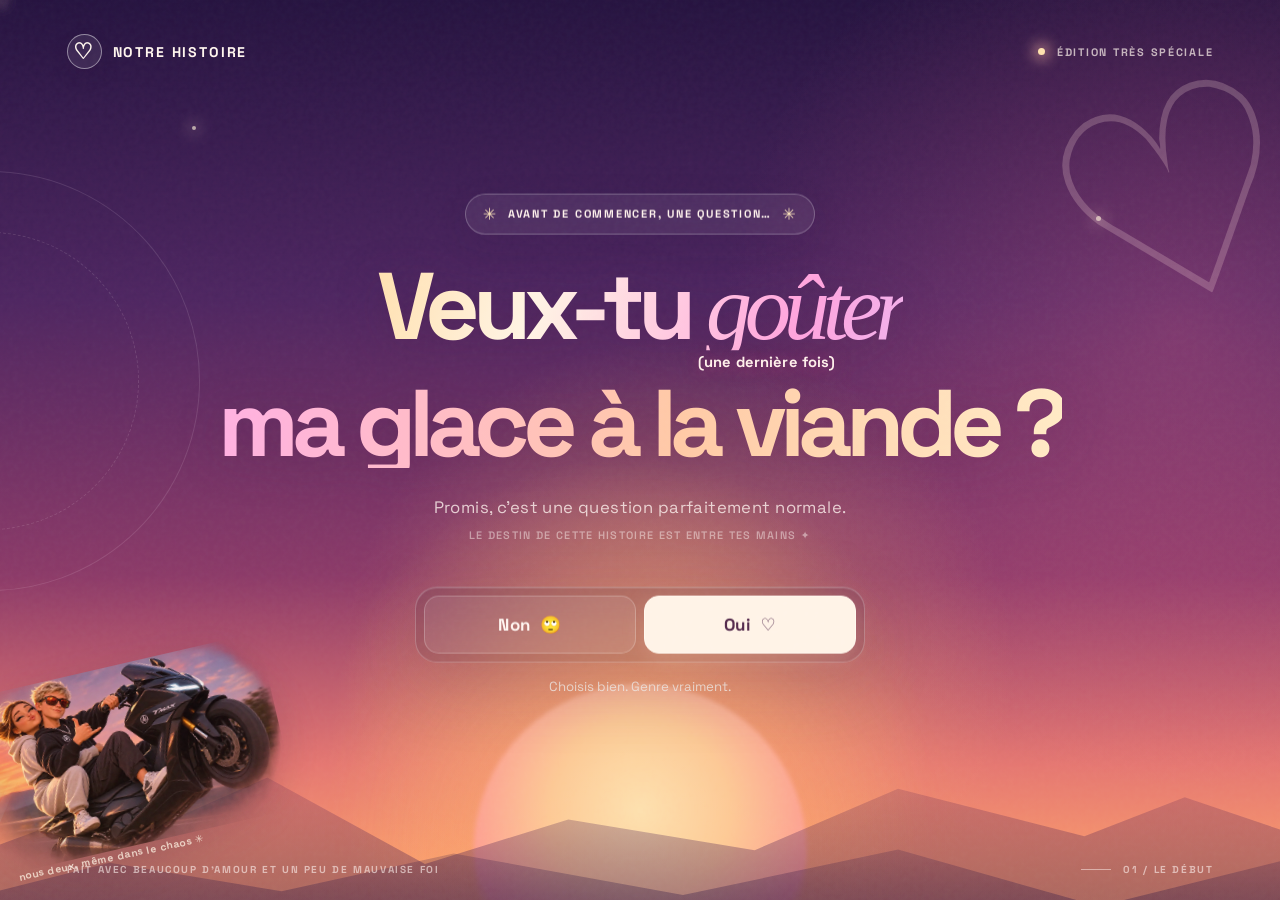
==== index.html @ a8de77b8 "feat: publier la maquette interactive Notre Histoire" ====
<!doctype html>
<html lang="fr">
<head>
<meta charset="utf-8">
<meta name="viewport" content="width=device-width, initial-scale=1, viewport-fit=cover">
<meta name="theme-color" content="#2e174e">
<meta name="description" content="Une question très sérieuse. Une histoire beaucoup moins sérieuse.">
<title>Une question très sérieuse ♡ — Notre histoire</title>
<link rel="preconnect" href="https://fonts.googleapis.com">
<link rel="preconnect" href="https://fonts.gstatic.com" crossorigin>
<link href="https://fonts.googleapis.com/css2?family=DM+Sans:wght@400;500;600;700;800&family=Space+Grotesk:wght@400;500;600;700&display=swap" rel="stylesheet">
<style>
:root{--cream:#fff6ee;--ink:#221233;--pink:#ff9fc9;--melon:#ff9f6a;--lilac:#e6b8ff;--glass:rgba(255,255,255,.095);--font:'Space Grotesk','DM Sans',system-ui,sans-serif;}
*{box-sizing:border-box}
html{min-height:100%;scroll-behavior:smooth}
body{margin:0;min-height:100%;background:#32194f;color:var(--cream);font-family:var(--font);overflow-x:hidden}
button{font:inherit;cursor:pointer}
button:focus-visible{outline:3px solid #fff;outline-offset:5px}
.site{position:relative;min-height:100dvh;isolation:isolate;overflow:hidden;background:radial-gradient(circle at 49% 84%,rgba(255,195,111,.64) 0,transparent 30%),radial-gradient(circle at 92% 37%,rgba(244,106,149,.26),transparent 35%),linear-gradient(180deg,#24113e 0%,#4c245f 33%,#8b3967 64%,#e57670 85%,#ffa46a 100%);}
.skyglow{position:absolute;z-index:-2;inset:0;pointer-events:none;background:radial-gradient(ellipse at 53% 74%,rgba(255,183,113,.43),transparent 35%);animation:skyPulse 8s ease-in-out infinite alternate}
.sun{position:absolute;z-index:-1;width:clamp(180px,26vw,410px);aspect-ratio:1;border-radius:50%;left:50%;bottom:-13%;transform:translateX(-50%);background:radial-gradient(circle at 50% 38%,#fff1c2 1%,#ffd5a1 34%,#ff9e9c 65%,rgba(255,158,165,0) 70%);filter:blur(2px);opacity:.75;box-shadow:0 0 115px 50px rgba(255,147,108,.26)}
.haze{position:absolute;z-index:-1;left:-6%;right:-6%;bottom:-5%;height:31%;background:linear-gradient(to top,rgba(56,19,76,.8),rgba(115,44,90,.15) 72%,transparent);clip-path:polygon(0 74%,8% 59%,13% 65%,24% 40%,35% 71%,45% 55%,58% 66%,68% 44%,81% 61%,88% 47%,100% 68%,100% 100%,0 100%);opacity:.65}
.haze.two{height:21%;bottom:-7%;background:linear-gradient(to top,rgba(34,14,65,.65),rgba(151,57,91,.02));clip-path:polygon(0 72%,13% 47%,25% 62%,37% 42%,53% 64%,68% 40%,82% 70%,100% 36%,100% 100%,0 100%);opacity:.75}
.grain{position:absolute;z-index:7;inset:0;pointer-events:none;opacity:.1;background-image:url("data:image/svg+xml,%3Csvg viewBox='0 0 180 180' xmlns='http://www.w3.org/2000/svg'%3E%3Cfilter id='n'%3E%3CfeTurbulence type='fractalNoise' baseFrequency='.95' numOctaves='3' stitchTiles='stitch'/%3E%3C/filter%3E%3Crect width='100%25' height='100%25' filter='url(%23n)' opacity='.40'/%3E%3C/svg%3E");mix-blend-mode:screen}
.mote{position:absolute;border-radius:50%;background:#fff4d8;box-shadow:0 0 15px 4px rgba(255,222,202,.4);pointer-events:none;animation:twinkle var(--dur,5s) ease-in-out infinite alternate;opacity:.65}
.mote:nth-of-type(4){top:14%;left:15%;width:4px;height:4px;--dur:5s}.mote:nth-of-type(5){top:24%;right:14%;width:5px;height:5px;--dur:4s}.mote:nth-of-type(6){top:66%;left:11%;width:3px;height:3px;--dur:6s}.mote:nth-of-type(7){top:76%;right:16%;width:5px;height:5px;--dur:7s}.mote:nth-of-type(8){top:45%;right:7%;width:3px;height:3px;--dur:4.5s}
.ring{position:absolute;width:420px;height:420px;border:1px solid rgba(255,239,240,.12);border-radius:50%;left:-220px;top:19%;transform:rotate(-20deg);pointer-events:none}.ring:after{content:'';position:absolute;inset:60px;border:1px dashed rgba(255,239,240,.13);border-radius:50%}
.graffiti{position:absolute;pointer-events:none;font-family:Georgia,serif;color:rgba(255,224,218,.22);font-size:clamp(6rem,22vw,20rem);line-height:1;transform:rotate(-20deg)}.graffiti.a{top:7%;right:-2%}.graffiti.b{left:-4%;bottom:5%;font-size:10rem;transform:rotate(23deg)}
.topbar{display:flex;align-items:center;justify-content:space-between;gap:16px;max-width:1500px;margin:auto;padding:34px clamp(22px,5.2vw,84px);position:relative;z-index:4}
.brand{display:flex;gap:11px;align-items:center;font-size:.88rem;letter-spacing:.13em;font-weight:800}.brandmark{display:grid;place-items:center;width:35px;height:35px;border:1px solid rgba(255,255,255,.45);border-radius:50%;font-family:Georgia,serif;font-size:22px;background:rgba(255,255,255,.08);box-shadow:0 9px 20px rgba(36,12,53,.1);animation:breathing 4s infinite ease-in-out}.topnote{display:flex;gap:12px;align-items:center;font-size:.68rem;font-weight:700;letter-spacing:.16em;text-transform:uppercase;color:rgba(255,245,238,.7)}.topnote .dot{width:7px;height:7px;border-radius:50%;background:#ffe1ad;box-shadow:0 0 15px 3px #ffbba8;animation:twinkle 2s infinite alternate}
.stage{min-height:calc(100dvh - 104px);display:flex;flex-direction:column;align-items:center;text-align:center;justify-content:center;position:relative;z-index:2;padding:clamp(20px,4vh,50px) 22px 95px}
.stage[hidden]{display:none!important}
.stage-intro{transform:translateY(-2.6vh)}
.eyebrow{display:inline-flex;align-items:center;gap:10px;margin-bottom:clamp(20px,3vh,37px);padding:9px 17px;border:1px solid rgba(255,255,255,.25);border-radius:999px;background:rgba(255,255,255,.07);box-shadow:0 10px 34px rgba(36,14,56,.1);backdrop-filter:blur(10px);color:#fff3ed;font-size:.69rem;font-weight:800;letter-spacing:.16em;text-transform:uppercase;animation:fadeup .9s .2s both}
.eyebrow .tiny-star{font-size:1rem;color:#ffe6bc}
h1{margin:0;max-width:1200px;font-size:clamp(2.6rem,7.4vw,8.75rem);font-weight:800;letter-spacing:-.075em;line-height:.94;filter:drop-shadow(0 6px 24px rgba(67,17,56,.22))}
h1 .line{display:block;overflow:visible;white-space:nowrap;opacity:0;transform:translateX(-50px);animation:titleIn 1.2s .22s cubic-bezier(.16,1,.3,1) forwards}
h1 .line.second{animation-delay:.58s;margin-top:.08em}
h1 .ribbon{background:linear-gradient(108deg,#ffe1b1 1%,#fff4e4 13%,#ffa2dc 33%,#e1c2ff 51%,#ffa96d 70%,#fff0cc 89%,#f8b5dd 100%);background-size:250% 100%;-webkit-background-clip:text;background-clip:text;color:transparent;animation:rainbow 7s linear infinite alternate}
h1 .line.second .ribbon{background:linear-gradient(90deg,#ffb0e1,#ffc9a5,#fff2cc,#e1b1ff,#ffc9a5);background-size:220% 100%;-webkit-background-clip:text;background-clip:text;color:transparent;animation:rainbow 9s linear infinite alternate-reverse}
h1 em{font-family:Georgia,serif;font-size:.98em;letter-spacing:-.08em;font-weight:500}.whisper{font-size:clamp(.65rem,1.15vw,1rem);font-weight:700;line-height:1;letter-spacing:.01em;color:#fff0eb;text-shadow:0 2px 16px #a14072;display:block;transform:rotate(-5deg);margin:4px 0 10px 30%;animation:fadeup .8s 1.15s both}
.subtitle{margin:28px 0 0;color:rgba(255,245,240,.78);letter-spacing:.025em;font-size:clamp(.88rem,1.3vw,1.08rem);animation:fadeup .85s 1.24s both}
.punchline{margin:10px 0 0;font-size:.68rem;letter-spacing:.12em;font-weight:600;color:rgba(255,250,246,.45);text-transform:uppercase;animation:fadeup .8s 1.5s both}
.choices-wrap{margin-top:clamp(34px,5vh,60px);width:min(450px,88vw);animation:fadeup .8s 1.6s both}
.choices{position:relative;width:100%;height:76px;padding:0;border:1px solid rgba(255,255,255,.23);border-radius:22px;background:rgba(46,18,58,.19);box-shadow:0 20px 70px rgba(63,20,73,.23),inset 0 1px rgba(255,255,255,.12);backdrop-filter:blur(16px);-webkit-backdrop-filter:blur(16px)}
.choice{position:absolute;top:8px;width:calc(50% - 12px);height:58px;border-radius:15px;border:1px solid rgba(255,255,255,.23);transition:left .6s cubic-bezier(.22,1,.36,1),transform .25s,box-shadow .25s;display:flex;align-items:center;justify-content:center;gap:9px;font-weight:800;letter-spacing:.035em;font-size:1.06rem}
.choice:hover{transform:translateY(-3px)}.choice:active{transform:scale(.97)}
.choice.no{left:8px;background:rgba(255,255,255,.09);color:#fff6f1}.choice.yes{left:calc(50% + 4px);background:#fff3e7;color:#53294b;border-color:#fff8ef;box-shadow:0 6px 22px rgba(255,224,198,.19)}.choice.yes:hover{box-shadow:0 8px 33px rgba(255,232,199,.34)}
.choices.swapped .choice.no{left:calc(50% + 4px)}.choices.swapped .choice.yes{left:8px}
.choice[disabled]{cursor:wait}
.quote{min-height:26px;margin:15px auto 0;color:rgba(255,250,240,.82);font-size:.83rem;transition:opacity .2s}
.foot{position:absolute;z-index:5;left:0;bottom:0;width:100%;display:flex;justify-content:space-between;align-items:flex-end;gap:20px;padding:20px clamp(22px,5.2vw,84px) 24px;color:rgba(255,245,241,.59);text-transform:uppercase;font-size:.63rem;letter-spacing:.16em;font-weight:800;pointer-events:none}.foot .scroll{display:flex;align-items:center;gap:12px}.scroll .line{width:30px;height:1px;background:rgba(255,245,241,.49)}
.tmax-figure{position:absolute;z-index:1;bottom:6%;left:-3%;width:clamp(190px,25vw,420px);pointer-events:none;transform:rotate(-13deg);animation:scoot 5s ease-in-out infinite;filter:drop-shadow(0 16px 22px rgba(39,15,55,.24));opacity:.94}.tmax-figure img{display:block;width:100%;height:auto;object-fit:contain}.sticker-note{position:absolute;z-index:2;left:1.3%;bottom:4%;transform:rotate(-12deg);font:700 .65rem var(--font);color:#fff4e4;opacity:.75;letter-spacing:.06em}
.flash{position:fixed;z-index:100;inset:0;pointer-events:none;opacity:0;display:grid;place-items:center;background:#fffefa}.flash.active{animation:flashbang 1.08s ease-out forwards}.flash:before{content:'';width:72vmax;aspect-ratio:1;border:18px solid rgba(253,179,233,.55);border-radius:50%;box-shadow:0 0 0 45px rgba(255,210,225,.18),0 0 0 110px rgba(255,255,255,.8);transform:scale(.2);opacity:0}.flash.active:before{animation:shock .75s ease-out forwards}
.stage-next{padding-top:0;animation:fadeup .9s both}.chapter-tag{font-size:.77rem;letter-spacing:.21em;font-weight:800;text-transform:uppercase;color:#ffe1cf;margin-bottom:22px}.next-title{max-width:950px;font-size:clamp(3.2rem,7.3vw,8rem);line-height:.98;font-weight:800;letter-spacing:-.065em;margin:0;background:linear-gradient(100deg,#fff3db,#ffc8d5,#eacfff,#fff0c7);background-size:230% 100%;background-clip:text;-webkit-background-clip:text;color:transparent;animation:rainbow 8s ease-in-out infinite alternate}.next-copy{font-size:clamp(.94rem,1.55vw,1.22rem);color:#fff2ed;max-width:580px;line-height:1.7;margin:25px auto 23px}.memory-card{position:relative;width:min(670px,90vw);max-height:260px;border-radius:23px;border:1px solid rgba(255,255,255,.3);background:rgba(45,17,59,.23);backdrop-filter:blur(10px);padding:10px;box-shadow:0 22px 80px rgba(30,15,48,.17);overflow:hidden}.memory-card img{display:block;width:100%;height:230px;object-fit:cover;object-position:center 44%;border-radius:15px}.memory-card .caption{position:absolute;bottom:22px;left:23px;right:23px;font-size:.74rem;font-weight:700;letter-spacing:.05em;text-shadow:0 2px 10px #2d173f;text-align:left}.next-actions{margin-top:28px}.restart{border-radius:999px;border:1px solid rgba(255,255,255,.4);background:rgba(255,255,255,.11);padding:14px 27px;color:#fff7ee;font-weight:700;transition:transform .2s,background .2s}.restart:hover{background:rgba(255,255,255,.23);transform:translateY(-2px)}
@keyframes titleIn{from{opacity:0;transform:translateX(-50px);clip-path:inset(0 100% 0 0)}to{opacity:1;transform:translateX(0);clip-path:inset(0 0 0 0)}}
@keyframes fadeup{from{opacity:0;transform:translateY(20px)}to{opacity:1;transform:translateY(0)}}
@keyframes rainbow{to{background-position:100% 50%}}
@keyframes skyPulse{to{opacity:.55;transform:scale(1.06)}}
@keyframes breathing{50%{transform:rotate(9deg) scale(1.08)}}
@keyframes twinkle{50%{opacity:.28;transform:scale(.6)}100%{opacity:.86;transform:scale(1.25)}}
@keyframes scoot{0%,100%{transform:rotate(-13deg) translate(0,0)}50%{transform:rotate(-10deg) translate(13px,-12px)}}
@keyframes flashbang{0%{opacity:0}12%{opacity:1}36%{opacity:1}70%{opacity:.88}100%{opacity:0}}
@keyframes shock{0%{transform:scale(.13);opacity:.8}80%{opacity:.8}100%{transform:scale(1.5);opacity:0}}
@media(max-width:900px){.stage-intro{transform:none;padding-bottom:145px}.tmax-figure{width:210px;bottom:7%;left:-22px;opacity:.7}.sticker-note{display:none}h1{font-size:clamp(3rem,8.5vw,6.1rem)}.subtitle{margin-top:28px}.topbar{padding-top:22px}}
@media(max-width:560px){.topbar{padding:19px 20px}.brand{font-size:.72rem;gap:8px}.brandmark{width:31px;height:31px}.topnote{font-size:.54rem;letter-spacing:.08em}.stage{min-height:calc(100dvh - 70px);padding:25px 15px 105px}.stage-intro{justify-content:center;padding-bottom:160px}.eyebrow{font-size:.56rem;letter-spacing:.1em;padding:8px 11px;margin-bottom:24px}h1{font-size:clamp(2.45rem,10.5vw,4.45rem);letter-spacing:-.085em;line-height:1.05}h1 .line{white-space:normal}h1 .line.second{margin-top:.11em}.whisper{font-size:.72rem;margin:7px 0 7px 25%}.subtitle{margin-top:22px;font-size:.82rem}.punchline{font-size:.55rem}.choices-wrap{margin-top:32px;width:min(382px,92vw)}.choices{height:72px}.choice{height:54px;font-size:1rem}.tmax-figure{bottom:2%;left:-30px;width:190px;opacity:.67}.foot{padding:0 17px 14px;font-size:.47rem;letter-spacing:.065em}.foot .scroll{display:none}.graffiti.a{top:12%;right:-5%}.graffiti.b{bottom:8%}.ring{opacity:.5}.memory-card{width:93vw;max-height:240px}.memory-card img{height:215px}.next-title{font-size:clamp(2.8rem,11vw,5rem)}.stage-next{padding-top:20px}.next-copy{font-size:.91rem;line-height:1.58}.chapter-tag{font-size:.65rem}.next-actions{margin-top:23px}}
@media(max-height:670px) and (max-width:560px){.stage-intro{padding-bottom:93px}.eyebrow{margin-bottom:14px}h1{font-size:clamp(2.1rem,9.8vw,3.8rem)}.choices-wrap{margin-top:22px}.subtitle{margin-top:15px}.tmax-figure{width:124px;bottom:2%;opacity:.5}.punchline{display:none}.foot{padding-bottom:9px}.stage-next{padding-bottom:32px}.memory-card{display:none}}
@media(prefers-reduced-motion:reduce){*,*:before,*:after{animation-duration:.01ms!important;animation-iteration-count:1!important;transition-duration:.01ms!important;scroll-behavior:auto!important}h1 .line{opacity:1;transform:none;clip-path:none}.flash.active{animation:flashbang .45s ease-out forwards}}
</style>
</head>
<body>
<div class="site" id="site">
  <div class="skyglow" aria-hidden="true"></div><div class="sun" aria-hidden="true"></div><div class="haze" aria-hidden="true"></div><div class="haze two" aria-hidden="true"></div><div class="grain" aria-hidden="true"></div>
  <span class="mote" aria-hidden="true"></span><span class="mote" aria-hidden="true"></span><span class="mote" aria-hidden="true"></span><span class="mote" aria-hidden="true"></span><span class="mote" aria-hidden="true"></span>
  <div class="ring" aria-hidden="true"></div><div class="graffiti a" aria-hidden="true">♡</div><div class="graffiti b" aria-hidden="true">✳</div>
  <header class="topbar"><div class="brand"><span class="brandmark">♡</span><span>NOTRE HISTOIRE</span></div><div class="topnote"><span class="dot"></span>ÉDITION TRÈS SPÉCIALE</div></header>
  <main>
    <section class="stage stage-intro" id="intro" aria-label="La question très sérieuse">
      <div class="eyebrow"><span class="tiny-star">✳</span> AVANT DE COMMENCER, UNE QUESTION… <span class="tiny-star">✳</span></div>
      <h1 aria-label="Veux-tu goûter, une dernière fois, ma glace à la viande ?"><span class="line"><span class="ribbon">Veux-tu <em>goûter</em></span></span><span class="whisper">(une dernière fois)</span><span class="line second"><span class="ribbon">ma glace à la viande&nbsp;?</span></span></h1>
      <p class="subtitle">Promis, c'est une question parfaitement normale.</p>
      <p class="punchline">Le destin de cette histoire est entre tes mains ✦</p>
      <div class="choices-wrap"><div class="choices" id="choices"><button class="choice no" type="button" id="no">Non <span aria-hidden="true">🙄</span></button><button class="choice yes" type="button" id="yes">Oui <span aria-hidden="true">♡</span></button></div><p class="quote" id="quote" aria-live="polite">Choisis bien. Genre vraiment.</p></div>
    </section>
    <section class="stage stage-next" id="next" aria-label="Bienvenue dans notre histoire" hidden>
      <div class="chapter-tag">✳ LE DÉBUT DE QUELQUE CHOSE ✳</div>
      <h2 class="next-title">Bon… tu as dit oui. ♡</h2>
      <p class="next-copy">C'est officiel : tu viens d'entrer dans l'histoire la plus drôle, la plus chaotique et la plus belle à mes yeux. <strong>La nôtre.</strong></p>
      <div class="memory-card"><img src="[data-uri]" alt="Notre version cartoon sur le TMAX noir en roue arrière, au coucher de soleil"><div class="caption">CHAPITRE 01 · NOS SOUVENIRS ARRIVENT BIENTÔT</div></div>
      <div class="next-actions"><button type="button" id="restart" class="restart">↶ Rejouer l'intro</button></div>
    </section>
  </main>
  <div class="tmax-figure" aria-hidden="true" id="tmaxSticker"><img src="[data-uri]" alt=""></div><div class="sticker-note" aria-hidden="true">nous deux, même dans le chaos ✳</div>
  <footer class="foot"><span>FAIT AVEC BEAUCOUP D'AMOUR ET UN PEU DE MAUVAISE FOI</span><span class="scroll"><span class="line"></span><span id="progress">01 / LE DÉBUT</span></span></footer>
</div>
<div class="flash" id="flash" aria-hidden="true"></div>
<script>
(function(){
  'use strict';
  var no=document.getElementById('no');
  var yes=document.getElementById('yes');
  var flash=document.getElementById('flash');
  var choices=document.getElementById('choices');
  var intro=document.getElementById('intro');
  var next=document.getElementById('next');
  var quote=document.getElementById('quote');
  var progress=document.getElementById('progress');
  var restart=document.getElementById('restart');
  var tmax=document.getElementById('tmaxSticker');
  var swapped=false, busy=false, noCount=0;
  var replies=['Attends… tu es sûre ? 💀','ERREUR 404 : mauvaise réponse.','Bon, le système a d’autres projets pour toi.','C’est pas grave, on recommence. 😇','Le non n’a pas passé les tests qualité.','Même le TMAX est choqué.','J’avoue, le bouton est un peu susceptible.'];
  var reduced=window.matchMedia('(prefers-reduced-motion: reduce)').matches;
  function burst(action){
    if(busy)return;
    busy=true;no.disabled=true;yes.disabled=true;
    flash.classList.remove('active');void flash.offsetWidth;flash.classList.add('active');
    window.setTimeout(action,reduced?150:420);
    window.setTimeout(function(){flash.classList.remove('active');busy=false;no.disabled=false;yes.disabled=false;},reduced?430:1080);
  }
  no.addEventListener('click',function(){burst(function(){swapped=!swapped;choices.classList.toggle('swapped',swapped);quote.textContent=replies[noCount%replies.length];noCount++;});});
  yes.addEventListener('click',function(){burst(function(){intro.hidden=true;next.hidden=false;progress.textContent='02 / NOTRE HISTOIRE';tmax.style.opacity='.22';window.scrollTo({top:0,behavior:'instant'});});});
  restart.addEventListener('click',function(){next.hidden=true;intro.hidden=false;choices.classList.remove('swapped');swapped=false;noCount=0;quote.textContent='Choisis bien. Genre vraiment.';progress.textContent='01 / LE DÉBUT';tmax.style.opacity='';yes.focus({preventScroll:true});});
})();
</script>
</body>
</html>
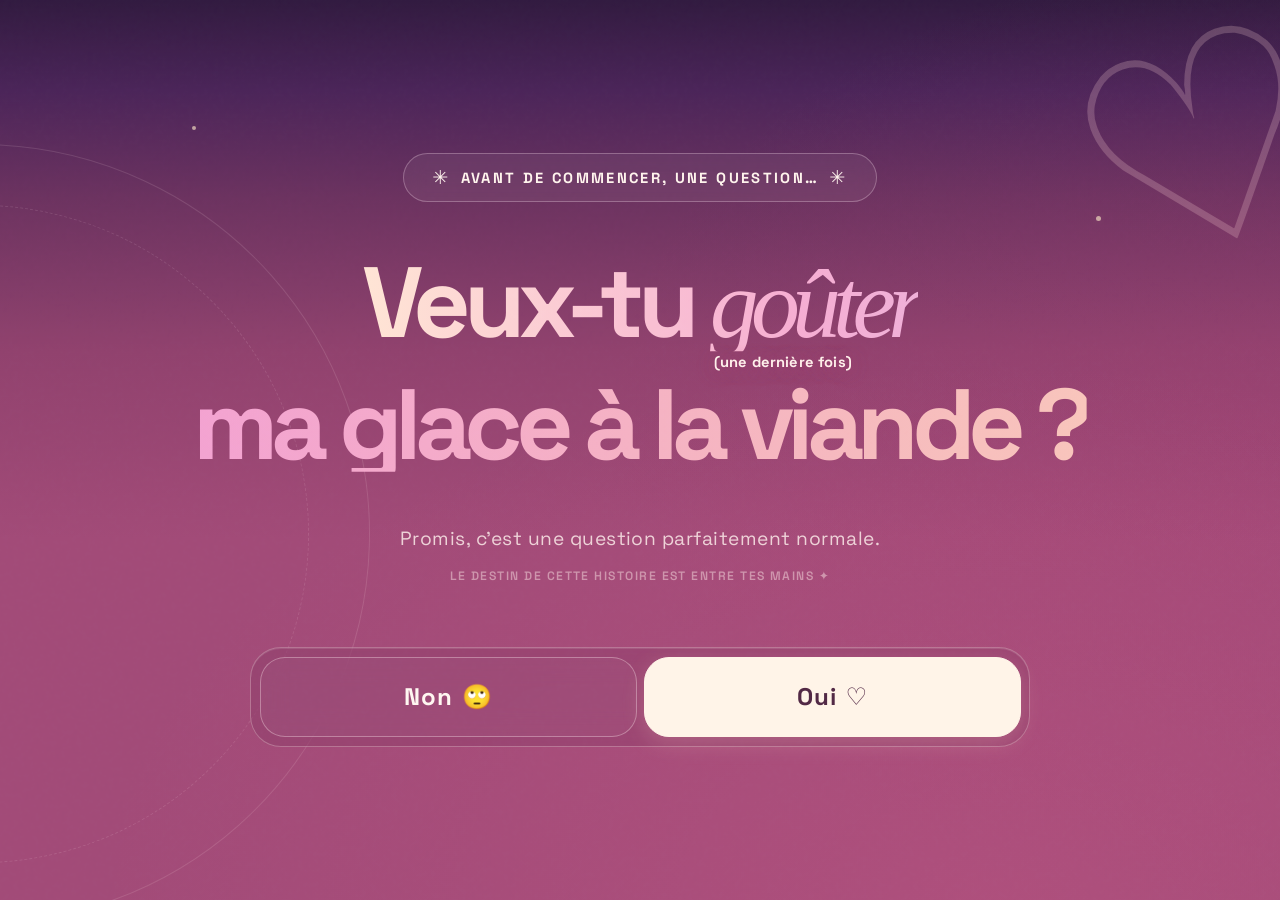
==== commit 6fa032eb: "style: aligner l'écran d'accueil sur la capture fournie et supprimer les éléments supplémentaires" ====
--- a/index.html
+++ b/index.html
@@ -1,14 +1,15 @@
-<!doctype html>
+<!DOCTYPE html>
+
 <html lang="fr">
 <head>
-<meta charset="utf-8">
-<meta name="viewport" content="width=device-width, initial-scale=1, viewport-fit=cover">
-<meta name="theme-color" content="#2e174e">
-<meta name="description" content="Une question très sérieuse. Une histoire beaucoup moins sérieuse.">
+<meta charset="utf-8"/>
+<meta content="width=device-width, initial-scale=1, viewport-fit=cover" name="viewport"/>
+<meta content="#2e174e" name="theme-color"/>
+<meta content="Une question très sérieuse. Une histoire beaucoup moins sérieuse." name="description"/>
 <title>Une question très sérieuse ♡ — Notre histoire</title>
-<link rel="preconnect" href="https://fonts.googleapis.com">
-<link rel="preconnect" href="https://fonts.gstatic.com" crossorigin>
-<link href="https://fonts.googleapis.com/css2?family=DM+Sans:wght@400;500;600;700;800&family=Space+Grotesk:wght@400;500;600;700&display=swap" rel="stylesheet">
+<link href="https://fonts.googleapis.com" rel="preconnect"/>
+<link crossorigin="" href="https://fonts.gstatic.com" rel="preconnect"/>
+<link href="https://fonts.googleapis.com/css2?family=DM+Sans:wght@400;500;600;700;800&amp;family=Space+Grotesk:wght@400;500;600;700&amp;display=swap" rel="stylesheet"/>
 <style>
 :root{--cream:#fff6ee;--ink:#221233;--pink:#ff9fc9;--melon:#ff9f6a;--lilac:#e6b8ff;--glass:rgba(255,255,255,.095);--font:'Space Grotesk','DM Sans',system-ui,sans-serif;}
 *{box-sizing:border-box}
@@ -66,60 +67,188 @@
 @media(max-width:560px){.topbar{padding:19px 20px}.brand{font-size:.72rem;gap:8px}.brandmark{width:31px;height:31px}.topnote{font-size:.54rem;letter-spacing:.08em}.stage{min-height:calc(100dvh - 70px);padding:25px 15px 105px}.stage-intro{justify-content:center;padding-bottom:160px}.eyebrow{font-size:.56rem;letter-spacing:.1em;padding:8px 11px;margin-bottom:24px}h1{font-size:clamp(2.45rem,10.5vw,4.45rem);letter-spacing:-.085em;line-height:1.05}h1 .line{white-space:normal}h1 .line.second{margin-top:.11em}.whisper{font-size:.72rem;margin:7px 0 7px 25%}.subtitle{margin-top:22px;font-size:.82rem}.punchline{font-size:.55rem}.choices-wrap{margin-top:32px;width:min(382px,92vw)}.choices{height:72px}.choice{height:54px;font-size:1rem}.tmax-figure{bottom:2%;left:-30px;width:190px;opacity:.67}.foot{padding:0 17px 14px;font-size:.47rem;letter-spacing:.065em}.foot .scroll{display:none}.graffiti.a{top:12%;right:-5%}.graffiti.b{bottom:8%}.ring{opacity:.5}.memory-card{width:93vw;max-height:240px}.memory-card img{height:215px}.next-title{font-size:clamp(2.8rem,11vw,5rem)}.stage-next{padding-top:20px}.next-copy{font-size:.91rem;line-height:1.58}.chapter-tag{font-size:.65rem}.next-actions{margin-top:23px}}
 @media(max-height:670px) and (max-width:560px){.stage-intro{padding-bottom:93px}.eyebrow{margin-bottom:14px}h1{font-size:clamp(2.1rem,9.8vw,3.8rem)}.choices-wrap{margin-top:22px}.subtitle{margin-top:15px}.tmax-figure{width:124px;bottom:2%;opacity:.5}.punchline{display:none}.foot{padding-bottom:9px}.stage-next{padding-bottom:32px}.memory-card{display:none}}
 @media(prefers-reduced-motion:reduce){*,*:before,*:after{animation-duration:.01ms!important;animation-iteration-count:1!important;transition-duration:.01ms!important;scroll-behavior:auto!important}h1 .line{opacity:1;transform:none;clip-path:none}.flash.active{animation:flashbang .45s ease-out forwards}}
+
+
+/* Référence visuelle du 13 novembre : seulement les éléments de la capture. */
+html,body{min-height:100%;}
+body{background:#2d1745;}
+.site{
+  min-height:100dvh;
+  background:
+    radial-gradient(ellipse 88% 75% at 78% 100%,rgba(210,92,137,.25) 0%,transparent 80%),
+    radial-gradient(ellipse 70% 70% at 100% 48%,rgba(168,63,117,.22) 0%,transparent 76%),
+    linear-gradient(180deg,#30193f 0%,#4a2358 10%,#6b315f 22%,#90416d 39%,#a14a77 60%,#a14a77 100%);
+}
+.grain{opacity:.045;}
+.ring{width:clamp(400px,68vw,780px);height:clamp(400px,68vw,780px);top:16%;left:-32%;border-color:rgba(255,228,232,.13);}
+.ring:after{border-color:rgba(255,228,232,.12);}
+.graffiti.a{top:1%;right:-4%;color:rgba(255,216,215,.22);font-size:clamp(9rem,22vw,20rem);}
+.mote{background:#f9e5c5;box-shadow:0 0 10px rgba(255,233,216,.17);}
+.stage{
+  min-height:100dvh;
+  padding:52px clamp(15px,4vw,48px);
+  display:flex;
+  flex-direction:column;
+  align-items:center;
+  justify-content:center;
+}
+.stage-intro{transform:none;}
+.eyebrow{
+  border-color:rgba(255,232,241,.29);
+  background:rgba(255,255,255,.055);
+  box-shadow:none;
+  color:#fff4ed;
+  backdrop-filter:blur(9px);
+}
+.eyebrow .tiny-star{
+  font-size:1.2rem;
+  line-height:1;
+  color:inherit;
+}
+h1{filter:none;}
+h1 .line:first-child .ribbon{background-image:linear-gradient(90deg,#ffe5d5 0%,#f6add2 46%,#d9b8ec 100%);background-size:170% 100%;}
+h1 .line.second .ribbon{background-image:linear-gradient(90deg,#f3a2d1 0%,#f6b9bd 44%,#ffe7b6 100%);background-size:170% 100%;}
+h1 .line{animation:titleIn 1.25s .2s cubic-bezier(.16,1,.3,1) forwards;}
+h1 .line.second{animation-delay:.52s;}
+.whisper{transform:none;margin:4px 0 8px 32%;font-size:clamp(.72rem,1.15vw,1rem);}
+.subtitle{color:rgba(255,241,238,.81);}
+.punchline{color:rgba(255,235,234,.46);}
+.choices-wrap{width:min(780px,92vw);}
+.choices{background:rgba(72,30,69,.12);border-color:rgba(255,240,238,.28);box-shadow:inset 0 1px rgba(255,255,255,.11);}
+.choice.no{background:rgba(255,255,255,.035);border-color:rgba(255,238,240,.34);}
+.choice.yes{background:#fff4e8;color:#512744;border-color:#fff4e8;}
+.flash{background:#fff;}
+.stage-next{min-height:100dvh;}
+@media(min-width:901px){
+  .eyebrow{font-size:clamp(.78rem,1.15vw,1.15rem);padding:14px 28px;margin-bottom:clamp(40px,6vh,90px);}
+  h1{font-size:clamp(4.3rem,7.8vw,8.6rem);}
+  .subtitle{margin-top:clamp(40px,6vh,75px);font-size:clamp(1.05rem,1.5vw,1.5rem);}
+  .punchline{margin-top:17px;font-size:clamp(.68rem,.95vw,1rem);}
+  .choices-wrap{margin-top:clamp(55px,7vh,90px);}
+  .choices{height:100px;border-radius:31px;}
+  .choice{height:80px;top:9px;border-radius:25px;font-size:1.5rem;}
+  .choice.no{left:9px;}
+  .choice.yes{left:calc(50% + 4px);}
+  .choices.swapped .choice.no{left:calc(50% + 4px);}
+  .choices.swapped .choice.yes{left:9px;}
+}
+@media(max-width:900px){
+  .stage-intro{padding:35px 15px;min-height:100dvh;justify-content:center;}
+  .eyebrow{margin-bottom:clamp(23px,4.4vh,40px);}
+  h1{font-size:clamp(2.4rem,8.5vw,6.1rem);}
+  .subtitle{margin-top:clamp(26px,4vh,38px);}
+  .choices-wrap{margin-top:clamp(38px,5.4vh,58px);}
+}
+@media(max-width:560px){
+  .stage-intro{padding:48px 15px 34px;min-height:100dvh;justify-content:flex-start;}
+  .eyebrow{
+    font-size:.56rem;letter-spacing:.1em;padding:8px 11px;
+    margin-bottom:clamp(22px,3.4vh,32px);
+    gap:9px;
+  }
+  .eyebrow .tiny-star{font-size:1.05rem;}
+  h1{font-size:clamp(2.36rem,10.5vw,4.45rem);letter-spacing:-.085em;line-height:1.05;}
+  h1 .line{white-space:normal;}
+  h1 .line.second{margin-top:.11em;white-space:nowrap;font-size:.95em;letter-spacing:-.09em;}
+  .whisper{font-size:.72rem;margin:7px 0 7px 27%;}
+  .subtitle{margin-top:clamp(13px,2.2vh,21px);font-size:.82rem;letter-spacing:.015em;}
+  .punchline{display:block;font-size:.55rem;letter-spacing:.115em;margin-top:12px;}
+  .choices-wrap{margin-top:clamp(25px,4vh,39px);width:min(382px,92vw);}
+  .choices{height:72px;border-radius:22px;}
+  .choice{height:54px;top:8px;font-size:1rem;border-radius:15px;}
+  .ring{top:18%;left:-67%;width:500px;height:500px;opacity:.58;}
+  .graffiti.a{top:0%;right:-11%;font-size:9.5rem;}
+  .stage-next{padding:40px 16px;}
+}
+@media(max-width:380px){
+  h1{font-size:10.35vw;}
+  .eyebrow{font-size:.51rem;}
+  .subtitle{font-size:.77rem;}
+  .punchline{font-size:.49rem;}
+}
+@media(max-height:650px) and (max-width:560px){
+  .stage-intro{padding:20px 15px;}
+  .eyebrow{margin-bottom:14px;}
+  .subtitle{margin-top:15px;}
+  .choices-wrap{margin-top:20px;}
+  .punchline{display:block;}
+}
+@media(prefers-reduced-motion:reduce){
+  h1 .line{opacity:1;transform:none;clip-path:none;}
+}
 </style>
 </head>
 <body>
 <div class="site" id="site">
-  <div class="skyglow" aria-hidden="true"></div><div class="sun" aria-hidden="true"></div><div class="haze" aria-hidden="true"></div><div class="haze two" aria-hidden="true"></div><div class="grain" aria-hidden="true"></div>
-  <span class="mote" aria-hidden="true"></span><span class="mote" aria-hidden="true"></span><span class="mote" aria-hidden="true"></span><span class="mote" aria-hidden="true"></span><span class="mote" aria-hidden="true"></span>
-  <div class="ring" aria-hidden="true"></div><div class="graffiti a" aria-hidden="true">♡</div><div class="graffiti b" aria-hidden="true">✳</div>
-  <header class="topbar"><div class="brand"><span class="brandmark">♡</span><span>NOTRE HISTOIRE</span></div><div class="topnote"><span class="dot"></span>ÉDITION TRÈS SPÉCIALE</div></header>
-  <main>
-    <section class="stage stage-intro" id="intro" aria-label="La question très sérieuse">
-      <div class="eyebrow"><span class="tiny-star">✳</span> AVANT DE COMMENCER, UNE QUESTION… <span class="tiny-star">✳</span></div>
-      <h1 aria-label="Veux-tu goûter, une dernière fois, ma glace à la viande ?"><span class="line"><span class="ribbon">Veux-tu <em>goûter</em></span></span><span class="whisper">(une dernière fois)</span><span class="line second"><span class="ribbon">ma glace à la viande&nbsp;?</span></span></h1>
-      <p class="subtitle">Promis, c'est une question parfaitement normale.</p>
-      <p class="punchline">Le destin de cette histoire est entre tes mains ✦</p>
-      <div class="choices-wrap"><div class="choices" id="choices"><button class="choice no" type="button" id="no">Non <span aria-hidden="true">🙄</span></button><button class="choice yes" type="button" id="yes">Oui <span aria-hidden="true">♡</span></button></div><p class="quote" id="quote" aria-live="polite">Choisis bien. Genre vraiment.</p></div>
-    </section>
-    <section class="stage stage-next" id="next" aria-label="Bienvenue dans notre histoire" hidden>
-      <div class="chapter-tag">✳ LE DÉBUT DE QUELQUE CHOSE ✳</div>
-      <h2 class="next-title">Bon… tu as dit oui. ♡</h2>
-      <p class="next-copy">C'est officiel : tu viens d'entrer dans l'histoire la plus drôle, la plus chaotique et la plus belle à mes yeux. <strong>La nôtre.</strong></p>
-      <div class="memory-card"><img src="[data-uri]" alt="Notre version cartoon sur le TMAX noir en roue arrière, au coucher de soleil"><div class="caption">CHAPITRE 01 · NOS SOUVENIRS ARRIVENT BIENTÔT</div></div>
-      <div class="next-actions"><button type="button" id="restart" class="restart">↶ Rejouer l'intro</button></div>
-    </section>
-  </main>
-  <div class="tmax-figure" aria-hidden="true" id="tmaxSticker"><img src="[data-uri]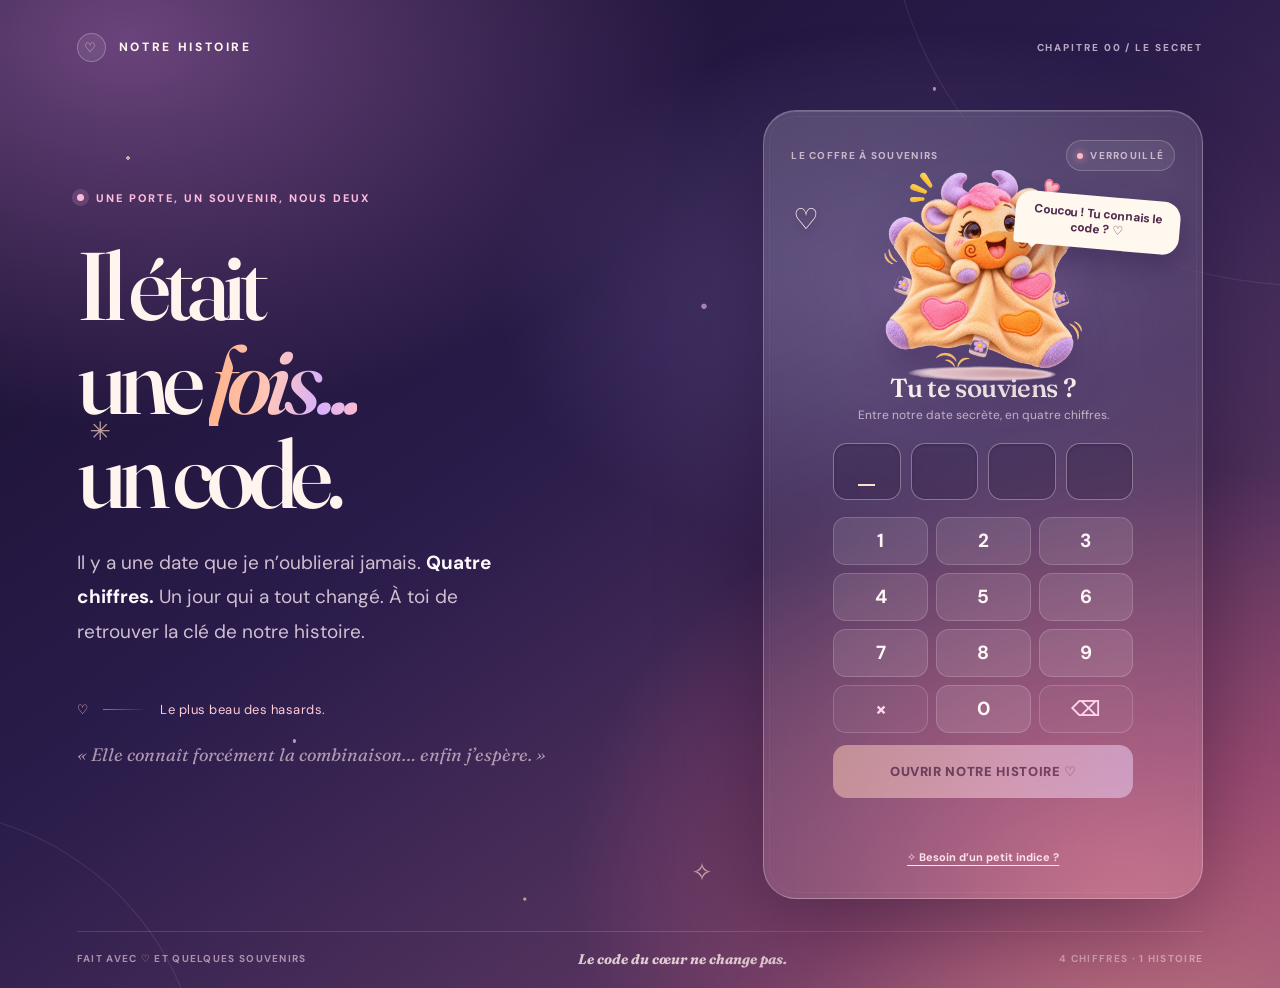
==== commit a761f986: "feat: remplacer l'accueil par le digicode interactif et la mascotte doudou" ====
--- a/index.html
+++ b/index.html
@@ -1,254 +1,182 @@
 <!DOCTYPE html>
-
 <html lang="fr">
 <head>
-<meta charset="utf-8"/>
-<meta content="width=device-width, initial-scale=1, viewport-fit=cover" name="viewport"/>
-<meta content="#2e174e" name="theme-color"/>
-<meta content="Une question très sérieuse. Une histoire beaucoup moins sérieuse." name="description"/>
-<title>Une question très sérieuse ♡ — Notre histoire</title>
-<link href="https://fonts.googleapis.com" rel="preconnect"/>
-<link crossorigin="" href="https://fonts.gstatic.com" rel="preconnect"/>
-<link href="https://fonts.googleapis.com/css2?family=DM+Sans:wght@400;500;600;700;800&amp;family=Space+Grotesk:wght@400;500;600;700&amp;display=swap" rel="stylesheet"/>
+<meta charset="utf-8">
+<meta name="viewport" content="width=device-width,initial-scale=1,viewport-fit=cover">
+<meta name="theme-color" content="#1d1233">
+<meta name="description" content="Quatre chiffres, un petit secret et une grande histoire.">
+<title>Le petit secret · Notre histoire ♡</title>
+<link rel="preconnect" href="https://fonts.googleapis.com">
+<link rel="preconnect" href="https://fonts.gstatic.com" crossorigin>
+<link href="https://fonts.googleapis.com/css2?family=DM+Sans:wght@400;500;600;700;800&family=Fraunces:ital,opsz,wght,SOFT,WONK@0,9..144,500,20,1;0,9..144,650,20,1;1,9..144,550,30,1&display=swap" rel="stylesheet">
 <style>
-:root{--cream:#fff6ee;--ink:#221233;--pink:#ff9fc9;--melon:#ff9f6a;--lilac:#e6b8ff;--glass:rgba(255,255,255,.095);--font:'Space Grotesk','DM Sans',system-ui,sans-serif;}
+:root{--cream:#fff5ee;--rose:#fca6c6;--dark:#1d1233;--lilac:#bdaaff;--mango:#ffb37c;--border:rgba(255,255,255,.23);--shadow:0 25px 100px rgba(14,5,34,.48)}
 *{box-sizing:border-box}
-html{min-height:100%;scroll-behavior:smooth}
-body{margin:0;min-height:100%;background:#32194f;color:var(--cream);font-family:var(--font);overflow-x:hidden}
-button{font:inherit;cursor:pointer}
-button:focus-visible{outline:3px solid #fff;outline-offset:5px}
-.site{position:relative;min-height:100dvh;isolation:isolate;overflow:hidden;background:radial-gradient(circle at 49% 84%,rgba(255,195,111,.64) 0,transparent 30%),radial-gradient(circle at 92% 37%,rgba(244,106,149,.26),transparent 35%),linear-gradient(180deg,#24113e 0%,#4c245f 33%,#8b3967 64%,#e57670 85%,#ffa46a 100%);}
-.skyglow{position:absolute;z-index:-2;inset:0;pointer-events:none;background:radial-gradient(ellipse at 53% 74%,rgba(255,183,113,.43),transparent 35%);animation:skyPulse 8s ease-in-out infinite alternate}
-.sun{position:absolute;z-index:-1;width:clamp(180px,26vw,410px);aspect-ratio:1;border-radius:50%;left:50%;bottom:-13%;transform:translateX(-50%);background:radial-gradient(circle at 50% 38%,#fff1c2 1%,#ffd5a1 34%,#ff9e9c 65%,rgba(255,158,165,0) 70%);filter:blur(2px);opacity:.75;box-shadow:0 0 115px 50px rgba(255,147,108,.26)}
-.haze{position:absolute;z-index:-1;left:-6%;right:-6%;bottom:-5%;height:31%;background:linear-gradient(to top,rgba(56,19,76,.8),rgba(115,44,90,.15) 72%,transparent);clip-path:polygon(0 74%,8% 59%,13% 65%,24% 40%,35% 71%,45% 55%,58% 66%,68% 44%,81% 61%,88% 47%,100% 68%,100% 100%,0 100%);opacity:.65}
-.haze.two{height:21%;bottom:-7%;background:linear-gradient(to top,rgba(34,14,65,.65),rgba(151,57,91,.02));clip-path:polygon(0 72%,13% 47%,25% 62%,37% 42%,53% 64%,68% 40%,82% 70%,100% 36%,100% 100%,0 100%);opacity:.75}
-.grain{position:absolute;z-index:7;inset:0;pointer-events:none;opacity:.1;background-image:url("data:image/svg+xml,%3Csvg viewBox='0 0 180 180' xmlns='http://www.w3.org/2000/svg'%3E%3Cfilter id='n'%3E%3CfeTurbulence type='fractalNoise' baseFrequency='.95' numOctaves='3' stitchTiles='stitch'/%3E%3C/filter%3E%3Crect width='100%25' height='100%25' filter='url(%23n)' opacity='.40'/%3E%3C/svg%3E");mix-blend-mode:screen}
-.mote{position:absolute;border-radius:50%;background:#fff4d8;box-shadow:0 0 15px 4px rgba(255,222,202,.4);pointer-events:none;animation:twinkle var(--dur,5s) ease-in-out infinite alternate;opacity:.65}
-.mote:nth-of-type(4){top:14%;left:15%;width:4px;height:4px;--dur:5s}.mote:nth-of-type(5){top:24%;right:14%;width:5px;height:5px;--dur:4s}.mote:nth-of-type(6){top:66%;left:11%;width:3px;height:3px;--dur:6s}.mote:nth-of-type(7){top:76%;right:16%;width:5px;height:5px;--dur:7s}.mote:nth-of-type(8){top:45%;right:7%;width:3px;height:3px;--dur:4.5s}
-.ring{position:absolute;width:420px;height:420px;border:1px solid rgba(255,239,240,.12);border-radius:50%;left:-220px;top:19%;transform:rotate(-20deg);pointer-events:none}.ring:after{content:'';position:absolute;inset:60px;border:1px dashed rgba(255,239,240,.13);border-radius:50%}
-.graffiti{position:absolute;pointer-events:none;font-family:Georgia,serif;color:rgba(255,224,218,.22);font-size:clamp(6rem,22vw,20rem);line-height:1;transform:rotate(-20deg)}.graffiti.a{top:7%;right:-2%}.graffiti.b{left:-4%;bottom:5%;font-size:10rem;transform:rotate(23deg)}
-.topbar{display:flex;align-items:center;justify-content:space-between;gap:16px;max-width:1500px;margin:auto;padding:34px clamp(22px,5.2vw,84px);position:relative;z-index:4}
-.brand{display:flex;gap:11px;align-items:center;font-size:.88rem;letter-spacing:.13em;font-weight:800}.brandmark{display:grid;place-items:center;width:35px;height:35px;border:1px solid rgba(255,255,255,.45);border-radius:50%;font-family:Georgia,serif;font-size:22px;background:rgba(255,255,255,.08);box-shadow:0 9px 20px rgba(36,12,53,.1);animation:breathing 4s infinite ease-in-out}.topnote{display:flex;gap:12px;align-items:center;font-size:.68rem;font-weight:700;letter-spacing:.16em;text-transform:uppercase;color:rgba(255,245,238,.7)}.topnote .dot{width:7px;height:7px;border-radius:50%;background:#ffe1ad;box-shadow:0 0 15px 3px #ffbba8;animation:twinkle 2s infinite alternate}
-.stage{min-height:calc(100dvh - 104px);display:flex;flex-direction:column;align-items:center;text-align:center;justify-content:center;position:relative;z-index:2;padding:clamp(20px,4vh,50px) 22px 95px}
-.stage[hidden]{display:none!important}
-.stage-intro{transform:translateY(-2.6vh)}
-.eyebrow{display:inline-flex;align-items:center;gap:10px;margin-bottom:clamp(20px,3vh,37px);padding:9px 17px;border:1px solid rgba(255,255,255,.25);border-radius:999px;background:rgba(255,255,255,.07);box-shadow:0 10px 34px rgba(36,14,56,.1);backdrop-filter:blur(10px);color:#fff3ed;font-size:.69rem;font-weight:800;letter-spacing:.16em;text-transform:uppercase;animation:fadeup .9s .2s both}
-.eyebrow .tiny-star{font-size:1rem;color:#ffe6bc}
-h1{margin:0;max-width:1200px;font-size:clamp(2.6rem,7.4vw,8.75rem);font-weight:800;letter-spacing:-.075em;line-height:.94;filter:drop-shadow(0 6px 24px rgba(67,17,56,.22))}
-h1 .line{display:block;overflow:visible;white-space:nowrap;opacity:0;transform:translateX(-50px);animation:titleIn 1.2s .22s cubic-bezier(.16,1,.3,1) forwards}
-h1 .line.second{animation-delay:.58s;margin-top:.08em}
-h1 .ribbon{background:linear-gradient(108deg,#ffe1b1 1%,#fff4e4 13%,#ffa2dc 33%,#e1c2ff 51%,#ffa96d 70%,#fff0cc 89%,#f8b5dd 100%);background-size:250% 100%;-webkit-background-clip:text;background-clip:text;color:transparent;animation:rainbow 7s linear infinite alternate}
-h1 .line.second .ribbon{background:linear-gradient(90deg,#ffb0e1,#ffc9a5,#fff2cc,#e1b1ff,#ffc9a5);background-size:220% 100%;-webkit-background-clip:text;background-clip:text;color:transparent;animation:rainbow 9s linear infinite alternate-reverse}
-h1 em{font-family:Georgia,serif;font-size:.98em;letter-spacing:-.08em;font-weight:500}.whisper{font-size:clamp(.65rem,1.15vw,1rem);font-weight:700;line-height:1;letter-spacing:.01em;color:#fff0eb;text-shadow:0 2px 16px #a14072;display:block;transform:rotate(-5deg);margin:4px 0 10px 30%;animation:fadeup .8s 1.15s both}
-.subtitle{margin:28px 0 0;color:rgba(255,245,240,.78);letter-spacing:.025em;font-size:clamp(.88rem,1.3vw,1.08rem);animation:fadeup .85s 1.24s both}
-.punchline{margin:10px 0 0;font-size:.68rem;letter-spacing:.12em;font-weight:600;color:rgba(255,250,246,.45);text-transform:uppercase;animation:fadeup .8s 1.5s both}
-.choices-wrap{margin-top:clamp(34px,5vh,60px);width:min(450px,88vw);animation:fadeup .8s 1.6s both}
-.choices{position:relative;width:100%;height:76px;padding:0;border:1px solid rgba(255,255,255,.23);border-radius:22px;background:rgba(46,18,58,.19);box-shadow:0 20px 70px rgba(63,20,73,.23),inset 0 1px rgba(255,255,255,.12);backdrop-filter:blur(16px);-webkit-backdrop-filter:blur(16px)}
-.choice{position:absolute;top:8px;width:calc(50% - 12px);height:58px;border-radius:15px;border:1px solid rgba(255,255,255,.23);transition:left .6s cubic-bezier(.22,1,.36,1),transform .25s,box-shadow .25s;display:flex;align-items:center;justify-content:center;gap:9px;font-weight:800;letter-spacing:.035em;font-size:1.06rem}
-.choice:hover{transform:translateY(-3px)}.choice:active{transform:scale(.97)}
-.choice.no{left:8px;background:rgba(255,255,255,.09);color:#fff6f1}.choice.yes{left:calc(50% + 4px);background:#fff3e7;color:#53294b;border-color:#fff8ef;box-shadow:0 6px 22px rgba(255,224,198,.19)}.choice.yes:hover{box-shadow:0 8px 33px rgba(255,232,199,.34)}
-.choices.swapped .choice.no{left:calc(50% + 4px)}.choices.swapped .choice.yes{left:8px}
-.choice[disabled]{cursor:wait}
-.quote{min-height:26px;margin:15px auto 0;color:rgba(255,250,240,.82);font-size:.83rem;transition:opacity .2s}
-.foot{position:absolute;z-index:5;left:0;bottom:0;width:100%;display:flex;justify-content:space-between;align-items:flex-end;gap:20px;padding:20px clamp(22px,5.2vw,84px) 24px;color:rgba(255,245,241,.59);text-transform:uppercase;font-size:.63rem;letter-spacing:.16em;font-weight:800;pointer-events:none}.foot .scroll{display:flex;align-items:center;gap:12px}.scroll .line{width:30px;height:1px;background:rgba(255,245,241,.49)}
-.tmax-figure{position:absolute;z-index:1;bottom:6%;left:-3%;width:clamp(190px,25vw,420px);pointer-events:none;transform:rotate(-13deg);animation:scoot 5s ease-in-out infinite;filter:drop-shadow(0 16px 22px rgba(39,15,55,.24));opacity:.94}.tmax-figure img{display:block;width:100%;height:auto;object-fit:contain}.sticker-note{position:absolute;z-index:2;left:1.3%;bottom:4%;transform:rotate(-12deg);font:700 .65rem var(--font);color:#fff4e4;opacity:.75;letter-spacing:.06em}
-.flash{position:fixed;z-index:100;inset:0;pointer-events:none;opacity:0;display:grid;place-items:center;background:#fffefa}.flash.active{animation:flashbang 1.08s ease-out forwards}.flash:before{content:'';width:72vmax;aspect-ratio:1;border:18px solid rgba(253,179,233,.55);border-radius:50%;box-shadow:0 0 0 45px rgba(255,210,225,.18),0 0 0 110px rgba(255,255,255,.8);transform:scale(.2);opacity:0}.flash.active:before{animation:shock .75s ease-out forwards}
-.stage-next{padding-top:0;animation:fadeup .9s both}.chapter-tag{font-size:.77rem;letter-spacing:.21em;font-weight:800;text-transform:uppercase;color:#ffe1cf;margin-bottom:22px}.next-title{max-width:950px;font-size:clamp(3.2rem,7.3vw,8rem);line-height:.98;font-weight:800;letter-spacing:-.065em;margin:0;background:linear-gradient(100deg,#fff3db,#ffc8d5,#eacfff,#fff0c7);background-size:230% 100%;background-clip:text;-webkit-background-clip:text;color:transparent;animation:rainbow 8s ease-in-out infinite alternate}.next-copy{font-size:clamp(.94rem,1.55vw,1.22rem);color:#fff2ed;max-width:580px;line-height:1.7;margin:25px auto 23px}.memory-card{position:relative;width:min(670px,90vw);max-height:260px;border-radius:23px;border:1px solid rgba(255,255,255,.3);background:rgba(45,17,59,.23);backdrop-filter:blur(10px);padding:10px;box-shadow:0 22px 80px rgba(30,15,48,.17);overflow:hidden}.memory-card img{display:block;width:100%;height:230px;object-fit:cover;object-position:center 44%;border-radius:15px}.memory-card .caption{position:absolute;bottom:22px;left:23px;right:23px;font-size:.74rem;font-weight:700;letter-spacing:.05em;text-shadow:0 2px 10px #2d173f;text-align:left}.next-actions{margin-top:28px}.restart{border-radius:999px;border:1px solid rgba(255,255,255,.4);background:rgba(255,255,255,.11);padding:14px 27px;color:#fff7ee;font-weight:700;transition:transform .2s,background .2s}.restart:hover{background:rgba(255,255,255,.23);transform:translateY(-2px)}
-@keyframes titleIn{from{opacity:0;transform:translateX(-50px);clip-path:inset(0 100% 0 0)}to{opacity:1;transform:translateX(0);clip-path:inset(0 0 0 0)}}
-@keyframes fadeup{from{opacity:0;transform:translateY(20px)}to{opacity:1;transform:translateY(0)}}
-@keyframes rainbow{to{background-position:100% 50%}}
-@keyframes skyPulse{to{opacity:.55;transform:scale(1.06)}}
-@keyframes breathing{50%{transform:rotate(9deg) scale(1.08)}}
-@keyframes twinkle{50%{opacity:.28;transform:scale(.6)}100%{opacity:.86;transform:scale(1.25)}}
-@keyframes scoot{0%,100%{transform:rotate(-13deg) translate(0,0)}50%{transform:rotate(-10deg) translate(13px,-12px)}}
-@keyframes flashbang{0%{opacity:0}12%{opacity:1}36%{opacity:1}70%{opacity:.88}100%{opacity:0}}
-@keyframes shock{0%{transform:scale(.13);opacity:.8}80%{opacity:.8}100%{transform:scale(1.5);opacity:0}}
-@media(max-width:900px){.stage-intro{transform:none;padding-bottom:145px}.tmax-figure{width:210px;bottom:7%;left:-22px;opacity:.7}.sticker-note{display:none}h1{font-size:clamp(3rem,8.5vw,6.1rem)}.subtitle{margin-top:28px}.topbar{padding-top:22px}}
-@media(max-width:560px){.topbar{padding:19px 20px}.brand{font-size:.72rem;gap:8px}.brandmark{width:31px;height:31px}.topnote{font-size:.54rem;letter-spacing:.08em}.stage{min-height:calc(100dvh - 70px);padding:25px 15px 105px}.stage-intro{justify-content:center;padding-bottom:160px}.eyebrow{font-size:.56rem;letter-spacing:.1em;padding:8px 11px;margin-bottom:24px}h1{font-size:clamp(2.45rem,10.5vw,4.45rem);letter-spacing:-.085em;line-height:1.05}h1 .line{white-space:normal}h1 .line.second{margin-top:.11em}.whisper{font-size:.72rem;margin:7px 0 7px 25%}.subtitle{margin-top:22px;font-size:.82rem}.punchline{font-size:.55rem}.choices-wrap{margin-top:32px;width:min(382px,92vw)}.choices{height:72px}.choice{height:54px;font-size:1rem}.tmax-figure{bottom:2%;left:-30px;width:190px;opacity:.67}.foot{padding:0 17px 14px;font-size:.47rem;letter-spacing:.065em}.foot .scroll{display:none}.graffiti.a{top:12%;right:-5%}.graffiti.b{bottom:8%}.ring{opacity:.5}.memory-card{width:93vw;max-height:240px}.memory-card img{height:215px}.next-title{font-size:clamp(2.8rem,11vw,5rem)}.stage-next{padding-top:20px}.next-copy{font-size:.91rem;line-height:1.58}.chapter-tag{font-size:.65rem}.next-actions{margin-top:23px}}
-@media(max-height:670px) and (max-width:560px){.stage-intro{padding-bottom:93px}.eyebrow{margin-bottom:14px}h1{font-size:clamp(2.1rem,9.8vw,3.8rem)}.choices-wrap{margin-top:22px}.subtitle{margin-top:15px}.tmax-figure{width:124px;bottom:2%;opacity:.5}.punchline{display:none}.foot{padding-bottom:9px}.stage-next{padding-bottom:32px}.memory-card{display:none}}
-@media(prefers-reduced-motion:reduce){*,*:before,*:after{animation-duration:.01ms!important;animation-iteration-count:1!important;transition-duration:.01ms!important;scroll-behavior:auto!important}h1 .line{opacity:1;transform:none;clip-path:none}.flash.active{animation:flashbang .45s ease-out forwards}}
-
-
-/* Référence visuelle du 13 novembre : seulement les éléments de la capture. */
-html,body{min-height:100%;}
-body{background:#2d1745;}
-.site{
-  min-height:100dvh;
-  background:
-    radial-gradient(ellipse 88% 75% at 78% 100%,rgba(210,92,137,.25) 0%,transparent 80%),
-    radial-gradient(ellipse 70% 70% at 100% 48%,rgba(168,63,117,.22) 0%,transparent 76%),
-    linear-gradient(180deg,#30193f 0%,#4a2358 10%,#6b315f 22%,#90416d 39%,#a14a77 60%,#a14a77 100%);
-}
-.grain{opacity:.045;}
-.ring{width:clamp(400px,68vw,780px);height:clamp(400px,68vw,780px);top:16%;left:-32%;border-color:rgba(255,228,232,.13);}
-.ring:after{border-color:rgba(255,228,232,.12);}
-.graffiti.a{top:1%;right:-4%;color:rgba(255,216,215,.22);font-size:clamp(9rem,22vw,20rem);}
-.mote{background:#f9e5c5;box-shadow:0 0 10px rgba(255,233,216,.17);}
-.stage{
-  min-height:100dvh;
-  padding:52px clamp(15px,4vw,48px);
-  display:flex;
-  flex-direction:column;
-  align-items:center;
-  justify-content:center;
-}
-.stage-intro{transform:none;}
-.eyebrow{
-  border-color:rgba(255,232,241,.29);
-  background:rgba(255,255,255,.055);
-  box-shadow:none;
-  color:#fff4ed;
-  backdrop-filter:blur(9px);
-}
-.eyebrow .tiny-star{
-  font-size:1.2rem;
-  line-height:1;
-  color:inherit;
-}
-h1{filter:none;}
-h1 .line:first-child .ribbon{background-image:linear-gradient(90deg,#ffe5d5 0%,#f6add2 46%,#d9b8ec 100%);background-size:170% 100%;}
-h1 .line.second .ribbon{background-image:linear-gradient(90deg,#f3a2d1 0%,#f6b9bd 44%,#ffe7b6 100%);background-size:170% 100%;}
-h1 .line{animation:titleIn 1.25s .2s cubic-bezier(.16,1,.3,1) forwards;}
-h1 .line.second{animation-delay:.52s;}
-.whisper{transform:none;margin:4px 0 8px 32%;font-size:clamp(.72rem,1.15vw,1rem);}
-.subtitle{color:rgba(255,241,238,.81);}
-.punchline{color:rgba(255,235,234,.46);}
-.choices-wrap{width:min(780px,92vw);}
-.choices{background:rgba(72,30,69,.12);border-color:rgba(255,240,238,.28);box-shadow:inset 0 1px rgba(255,255,255,.11);}
-.choice.no{background:rgba(255,255,255,.035);border-color:rgba(255,238,240,.34);}
-.choice.yes{background:#fff4e8;color:#512744;border-color:#fff4e8;}
-.flash{background:#fff;}
-.stage-next{min-height:100dvh;}
-@media(min-width:901px){
-  .eyebrow{font-size:clamp(.78rem,1.15vw,1.15rem);padding:14px 28px;margin-bottom:clamp(40px,6vh,90px);}
-  h1{font-size:clamp(4.3rem,7.8vw,8.6rem);}
-  .subtitle{margin-top:clamp(40px,6vh,75px);font-size:clamp(1.05rem,1.5vw,1.5rem);}
-  .punchline{margin-top:17px;font-size:clamp(.68rem,.95vw,1rem);}
-  .choices-wrap{margin-top:clamp(55px,7vh,90px);}
-  .choices{height:100px;border-radius:31px;}
-  .choice{height:80px;top:9px;border-radius:25px;font-size:1.5rem;}
-  .choice.no{left:9px;}
-  .choice.yes{left:calc(50% + 4px);}
-  .choices.swapped .choice.no{left:calc(50% + 4px);}
-  .choices.swapped .choice.yes{left:9px;}
-}
-@media(max-width:900px){
-  .stage-intro{padding:35px 15px;min-height:100dvh;justify-content:center;}
-  .eyebrow{margin-bottom:clamp(23px,4.4vh,40px);}
-  h1{font-size:clamp(2.4rem,8.5vw,6.1rem);}
-  .subtitle{margin-top:clamp(26px,4vh,38px);}
-  .choices-wrap{margin-top:clamp(38px,5.4vh,58px);}
-}
-@media(max-width:560px){
-  .stage-intro{padding:48px 15px 34px;min-height:100dvh;justify-content:flex-start;}
-  .eyebrow{
-    font-size:.56rem;letter-spacing:.1em;padding:8px 11px;
-    margin-bottom:clamp(22px,3.4vh,32px);
-    gap:9px;
-  }
-  .eyebrow .tiny-star{font-size:1.05rem;}
-  h1{font-size:clamp(2.36rem,10.5vw,4.45rem);letter-spacing:-.085em;line-height:1.05;}
-  h1 .line{white-space:normal;}
-  h1 .line.second{margin-top:.11em;white-space:nowrap;font-size:.95em;letter-spacing:-.09em;}
-  .whisper{font-size:.72rem;margin:7px 0 7px 27%;}
-  .subtitle{margin-top:clamp(13px,2.2vh,21px);font-size:.82rem;letter-spacing:.015em;}
-  .punchline{display:block;font-size:.55rem;letter-spacing:.115em;margin-top:12px;}
-  .choices-wrap{margin-top:clamp(25px,4vh,39px);width:min(382px,92vw);}
-  .choices{height:72px;border-radius:22px;}
-  .choice{height:54px;top:8px;font-size:1rem;border-radius:15px;}
-  .ring{top:18%;left:-67%;width:500px;height:500px;opacity:.58;}
-  .graffiti.a{top:0%;right:-11%;font-size:9.5rem;}
-  .stage-next{padding:40px 16px;}
-}
-@media(max-width:380px){
-  h1{font-size:10.35vw;}
-  .eyebrow{font-size:.51rem;}
-  .subtitle{font-size:.77rem;}
-  .punchline{font-size:.49rem;}
-}
-@media(max-height:650px) and (max-width:560px){
-  .stage-intro{padding:20px 15px;}
-  .eyebrow{margin-bottom:14px;}
-  .subtitle{margin-top:15px;}
-  .choices-wrap{margin-top:20px;}
-  .punchline{display:block;}
-}
-@media(prefers-reduced-motion:reduce){
-  h1 .line{opacity:1;transform:none;clip-path:none;}
-}
+html{scroll-behavior:smooth}
+body{margin:0;background:#1b1030;color:var(--cream);font-family:'DM Sans',system-ui,sans-serif;-webkit-font-smoothing:antialiased}
+button{font:inherit;cursor:pointer;-webkit-tap-highlight-color:transparent}
+button:focus-visible{outline:3px solid #ffe0a0;outline-offset:4px}
+button:disabled{cursor:default}
+[hidden]{display:none!important}
+#intro{position:relative;isolation:isolate;min-height:100svh;overflow:hidden;padding:24px clamp(20px,6vw,100px) 20px;display:flex;flex-direction:column;background:radial-gradient(ellipse 58% 55% at 88% 88%,#b65379 0%,transparent 75%),radial-gradient(ellipse 54% 46% at 10% 4%,#6a447c 0%,transparent 85%),radial-gradient(ellipse 38% 32% at 71% 30%,#554177 0%,transparent 85%),linear-gradient(145deg,#170e2c 0%,#2a1c4b 44%,#77466d 100%)}
+#intro::before{content:"";inset:0;position:absolute;z-index:-2;pointer-events:none;background-image:radial-gradient(2px 2px at 10% 16%,#ffeace 85%,transparent),radial-gradient(2px 2px at 73% 9%,#ffcef6 80%,transparent),radial-gradient(3px 3px at 88% 62%,#ffeace 60%,transparent),radial-gradient(2px 2px at 41% 91%,#ffd5b8 60%,transparent),radial-gradient(3px 3px at 55% 31%,#e9b5ec 80%,transparent),radial-gradient(2px 2px at 23% 75%,#f5d6f4 80%,transparent);opacity:.65;animation:twinkle 6s ease-in-out infinite alternate}
+#intro::after{content:"";position:absolute;z-index:-1;pointer-events:none;width:min(75vw,900px);height:min(75vw,900px);right:-26%;bottom:-66%;border-radius:50%;background:radial-gradient(circle,#ffd2a266,transparent 66%);filter:blur(50px);animation:breath 6s ease-in-out infinite alternate}
+.ambient-line{position:absolute;width:48vw;height:46vw;border:1px solid rgba(241,199,231,.11);border-radius:50%;pointer-events:none;transform:rotate(-20deg);left:-32vw;bottom:-32vw;z-index:-1}
+.ambient-line.two{width:70vw;height:65vw;left:auto;right:-39vw;top:-43vw;bottom:auto}
+.spark{position:absolute;pointer-events:none;font-size:clamp(14px,2vw,26px);color:#ffd9ca;opacity:.7;animation:twinkle 3s ease-in-out infinite alternate}
+.spark.a{left:7%;top:42%}.spark.b{right:9%;top:16%;animation-delay:1.4s}.spark.c{left:54%;bottom:10%;animation-delay:.9s}
+.head{display:flex;justify-content:space-between;align-items:center;gap:12px;max-width:1350px;width:100%;margin:0 auto;min-height:46px;position:relative;z-index:3}
+.brand{font-size:12px;font-weight:800;letter-spacing:.22em;display:flex;align-items:center;gap:13px}
+.brand .heart-dot{height:29px;width:29px;border:1px solid rgba(255,255,255,.25);border-radius:50%;display:grid;place-items:center;background:rgba(255,255,255,.08);font-size:13px;color:#ffc5dc}
+.step{font-size:10px;font-weight:800;letter-spacing:.19em;color:#ffebfaad}
+.stage{max-width:1310px;width:100%;margin:auto;display:grid;grid-template-columns:minmax(0,1fr) minmax(320px,440px);align-items:center;gap:clamp(35px,8vw,130px);padding:40px 0 32px;position:relative;z-index:2}
+.story{padding:20px 0 60px;position:relative}
+.eyebrow{display:inline-flex;gap:12px;align-items:center;font-size:11px;font-weight:800;letter-spacing:.18em;color:#ffbddd;text-transform:uppercase}
+.eyebrow:before{content:"";height:7px;width:7px;box-shadow:0 0 0 5px #efb5d92a;background:#ffbad8;border-radius:50%}
+h1{font-family:'Fraunces',Georgia,serif;font-size:clamp(66px,7.5vw,116px);font-weight:500;letter-spacing:-.065em;line-height:.98;margin:32px 0 26px;max-width:780px}
+h1 em{font-weight:550;background:linear-gradient(98deg,#ffb48d 8%,#ffc6b9 43%,#d7b0fc 75%,#ffbacd);color:transparent;background-clip:text;-webkit-background-clip:text;font-style:italic;display:inline-block;text-shadow:none}
+.story-p{font-size:clamp(16px,1.55vw,19px);color:#fbe8f2cc;line-height:1.8;max-width:465px;margin:0}
+.story-p strong{color:#fff8fc;font-weight:700}
+.love-rule{display:flex;align-items:center;gap:14px;margin:52px 0 0;color:#ffcbd5;font-size:13px;letter-spacing:.04em}
+.love-rule .line{height:1px;width:43px;background:linear-gradient(90deg,#ffb9cb87,transparent)}
+.diary{margin-top:25px;font-family:'Fraunces',serif;font-style:italic;color:#eacdddaf;font-size:18px}
+.lock-card{position:relative;isolation:isolate;border:1px solid rgba(255,236,249,.28);border-radius:33px;background:linear-gradient(158deg,rgba(255,255,255,.17),rgba(255,255,255,.07) 42%,rgba(255,255,255,.12));backdrop-filter:blur(25px);-webkit-backdrop-filter:blur(25px);padding:29px 27px 26px;box-shadow:var(--shadow),inset 0 1px 0 #ffffff27;overflow:visible;transition:border-color .3s,box-shadow .3s;transform:translateZ(0)}
+.lock-card::before{content:"";position:absolute;inset:5px;z-index:-1;border:1px solid rgba(255,255,255,.045);border-radius:27px;pointer-events:none}
+.card-top{display:flex;justify-content:space-between;gap:10px;align-items:center;color:#ffe9f6ad;font-size:10px;text-transform:uppercase;letter-spacing:.13em;font-weight:800}
+.pill{border:1px solid rgba(255,255,255,.2);border-radius:30px;padding:8px 10px;display:flex;align-items:center;gap:7px;background:#ffffff13;white-space:nowrap}
+.pill:before{content:"";width:6px;height:6px;border-radius:50%;background:#ffb9c0;box-shadow:0 0 9px #ffa3b6}
+.doudou-zone{height:192px;display:flex;align-items:center;justify-content:center;position:relative;margin:10px 0 -1px}
+.doudou-halo{position:absolute;width:190px;height:135px;left:50%;top:51%;transform:translate(-50%,-50%);border-radius:50%;background:radial-gradient(ellipse,#ffc3b07a 0%,#dbaeff2c 50%,transparent 75%);filter:blur(17px);animation:breath 3s ease-in-out infinite alternate}
+.doudou{position:relative;height:218px;width:218px;object-fit:contain;filter:drop-shadow(0 16px 17px #2c103e44);animation:floaty 4.2s ease-in-out infinite;transition:filter .3s}
+.mood-bubble{position:absolute;z-index:2;right:-5px;top:15px;width:max-content;max-width:165px;background:#fff8ee;color:#512c4e;border-radius:17px 17px 17px 4px;padding:11px 13px;font-size:12px;font-weight:800;line-height:1.28;text-align:center;box-shadow:0 13px 27px #1d0a3c45;transform:rotate(5deg);transition:background .3s,color .3s,transform .3s}
+.mood-bubble:after{content:"";position:absolute;border:8px solid transparent;border-top-color:#fff8ee;bottom:-12px;left:11px}
+.mood-emoji{position:absolute;left:2px;top:19px;font-size:29px;z-index:2;filter:drop-shadow(0 4px 3px #26103288);animation:twinkle 2s ease-in-out infinite alternate}
+.lock-card.is-sassy .doudou{animation:grump .35s ease-in-out 2;filter:drop-shadow(0 14px 24px #ff4d9180)}
+.lock-card.is-sassy .mood-bubble{background:#ffd2db;color:#85274f;transform:rotate(-7deg)}
+.lock-card.is-sassy .mood-bubble:after{border-top-color:#ffd2db}
+.lock-card.is-sassy{border-color:#ff9aae99;box-shadow:var(--shadow),0 0 50px #ed529d26}
+.lock-card.is-happy .doudou{animation:celebrate .57s ease-in-out 2}
+.lock-card.is-happy .mood-bubble{background:#fff1b9;color:#81523d}
+.lock-card.is-happy .mood-bubble:after{border-top-color:#fff1b9}
+.form-title{text-align:center;font-family:'Fraunces',Georgia,serif;font-weight:550;font-size:26px;letter-spacing:-.025em;margin:0 0 3px;color:#fff7f2}
+.form-note{font-size:12px;color:#ffe9f6ac;line-height:1.4;text-align:center;margin:0 0 19px}
+.digits{display:flex;gap:10px;justify-content:center;align-items:center;max-width:300px;margin:0 auto 17px}
+.digit{height:57px;flex:1;min-width:0;border:1px solid #ffe9f65e;background:rgba(33,17,53,.24);border-radius:14px;display:grid;place-items:center;font-size:27px;font-weight:800;box-shadow:inset 0 1px 3px #1809283b;position:relative;color:#fff1de;transition:background .2s,border-color .2s,transform .2s}
+.digit.filled{border-color:#ffd8bcad;background:#ffe5d829;transform:translateY(-2px)}
+.digit.active:after{content:"";height:2px;width:17px;position:absolute;bottom:13px;background:#ffdecb;animation:twinkle .55s infinite alternate}
+.digit.bad{border-color:#ff8cba;background:#dc498f36}
+.pad{display:grid;grid-template-columns:repeat(3,minmax(0,1fr));gap:8px;max-width:300px;margin:auto}
+.key{border:1px solid #ffffff2b;background:rgba(255,255,255,.105);border-radius:13px;color:#fff6f6;height:48px;display:flex;align-items:center;justify-content:center;font-size:19px;font-weight:700;transition:background .17s,transform .17s,box-shadow .17s;touch-action:manipulation}
+.key:hover{background:rgba(255,255,255,.25);transform:translateY(-1px)}
+.key:active{transform:scale(.93);background:#ffcfde5c}
+.key.aux{color:#ffd6ea;font-size:21px;background:#ffffff0b}
+.action{display:block;border:0;border-radius:14px;max-width:300px;width:100%;height:53px;margin:12px auto 0;background:linear-gradient(105deg,#ffcfb3,#ffd4e3 56%,#eed8ff);color:#44263d;font-size:13px;font-weight:900;letter-spacing:.05em;box-shadow:0 12px 25px rgba(255,177,192,.2);transition:opacity .2s,transform .2s,box-shadow .2s}
+.action:disabled{opacity:.5;box-shadow:none}
+.action:not(:disabled):hover{transform:translateY(-2px);box-shadow:0 15px 35px #ffa8ce50}
+.card-footer{display:flex;align-items:center;justify-content:center;gap:10px;margin-top:18px}
+.hint-button{background:none;border:0;padding:8px 11px;color:#ffe1ec;font-weight:700;text-decoration:underline;text-underline-offset:4px;font-size:11px}
+.hint-text{margin:3px auto 0;max-width:300px;color:#f8d9ea;text-align:center;line-height:1.65;font-size:12px;min-height:0}
+.error-live{margin:8px auto 0;max-width:300px;text-align:center;font-size:12px;min-height:18px;color:#ffe3ea}
+.foot{position:relative;z-index:1;width:100%;max-width:1350px;margin:0 auto;display:flex;justify-content:space-between;align-items:center;gap:15px;border-top:1px solid #ffffff24;padding-top:18px;color:#ffe0ee92;font-size:10px;letter-spacing:.13em;font-weight:700;text-transform:uppercase}
+.foot .scribble{font-family:'Fraunces',serif;letter-spacing:0;font-style:italic;font-size:14px;text-transform:none;color:#fff2eccb}
+.transition{position:fixed;inset:0;z-index:30;background:radial-gradient(circle at center,#ffd6d9,#e3b9f2 62%,#46345a);display:grid;place-items:center;opacity:0;visibility:hidden;pointer-events:none;transition:opacity .48s,visibility .48s}
+.transition.show{opacity:1;visibility:visible}
+.transition .opened{text-align:center;color:#572850;transform:scale(.72);opacity:0;transition:opacity .65s,transform .65s}
+.transition.show .opened{transform:scale(1);opacity:1}
+.transition .opened span{font-size:56px}
+.transition .opened h2{font-family:'Fraunces',serif;font-size:clamp(40px,7vw,75px);margin:8px 0 5px;letter-spacing:-.04em}
+.transition .opened p{font-size:16px}
+#next{min-height:100svh;padding:clamp(60px,9vw,100px) 24px;display:flex;flex-direction:column;align-items:center;justify-content:center;text-align:center;background:radial-gradient(ellipse at 65% 60%,#c25f8699,transparent 60%),linear-gradient(130deg,#25143e,#6d3b76 60%,#cf7a84);color:#fff5f5}
+.chapter-tag{font-size:12px;letter-spacing:.2em;font-weight:800;color:#ffdae5}
+.next-title{font-family:'Fraunces',Georgia,serif;font-weight:500;letter-spacing:-.06em;font-size:clamp(42px,7vw,84px);line-height:1;margin:25px 0 20px}
+.next-copy{line-height:1.7;max-width:650px;font-size:18px;color:#ffe9f5da;margin:0 auto 32px}.next-copy strong{display:block;color:white}
+.memory-card{border:1px solid #ffe5ee52;border-radius:24px;overflow:hidden;background:#fff2e10f;width:min(100%,650px);box-shadow:0 20px 45px #180a303d}
+.memory-card img{display:block;width:100%;height:auto;max-height:360px;object-fit:cover}
+.caption{padding:16px;font-size:11px;font-weight:800;letter-spacing:.17em;color:#fff0f2ac}
+.restart{margin-top:23px;border-radius:18px;padding:14px 22px;color:#542a50;background:#fff4eb;border:0;font-weight:800}
+.confetti{position:fixed;pointer-events:none;z-index:40;width:9px;height:15px;border-radius:2px;top:-22px;animation:fall 1.7s cubic-bezier(.21,.4,.6,1) forwards}
+@keyframes twinkle{from{opacity:.35}to{opacity:.95}}
+@keyframes breath{from{opacity:.65;transform:scale(.92)}to{opacity:1;transform:scale(1.08)}}
+@keyframes floaty{0%,100%{transform:translateY(1px) rotate(-3deg)}50%{transform:translateY(-8px) rotate(3deg)}}
+@keyframes grump{0%,100%{transform:translateX(0) rotate(0)}25%{transform:translateX(-8px) rotate(-6deg)}75%{transform:translateX(8px) rotate(6deg)}}
+@keyframes celebrate{0%,100%{transform:translateY(0) rotate(0)}40%{transform:translateY(-13px) rotate(-9deg)}65%{transform:translateY(-7px) rotate(8deg)}}
+@keyframes fall{0%{transform:translate3d(0,-10px,0) rotate(0);opacity:1}100%{transform:translate3d(var(--drift),110svh,0) rotate(650deg);opacity:0}}
+@media(max-width:850px){#intro{padding:14px 18px 18px}.stage{grid-template-columns:1fr;gap:21px;padding:25px 0 20px;max-width:440px;margin:auto}.story{padding:5px 0 0;text-align:center}.story .eyebrow{font-size:10px}h1{font-size:clamp(52px,12vw,74px);margin:14px auto 13px}.story-p{font-size:14px;line-height:1.5;margin:auto;max-width:350px}.love-rule,.diary{display:none}.lock-card{padding:19px 18px 17px;border-radius:27px}.doudou-zone{height:144px;margin:0}.doudou{width:169px;height:169px}.doudou-halo{width:155px;height:110px}.mood-bubble{right:2px;top:10px;font-size:11px;max-width:145px}.mood-emoji{top:8px;left:7px;font-size:24px}.form-title{font-size:23px}.form-note{margin-bottom:13px}.digits{margin-bottom:12px}.digit{height:50px}.key{height:44px}.pad{gap:7px}.action{height:48px;margin-top:9px}.card-footer{margin-top:7px}.foot{padding-top:13px;justify-content:center}.foot .scribble{display:none}}
+@media(max-width:375px){.step{font-size:9px}.brand{font-size:10px;letter-spacing:.13em}.stage{padding:11px 0}.lock-card{padding:13px}.doudou-zone{height:130px}.doudou{width:145px;height:145px}.mood-bubble{max-width:120px;font-size:10px;padding:9px}.digit{height:47px}.key{height:42px}h1{font-size:49px;margin:13px 0 9px}}
+@media(min-width:851px) and (max-height:770px){.stage{padding:10px 0}.lock-card{padding:18px}.doudou-zone{height:125px}.doudou{width:155px;height:155px}.digit{height:48px}.key{height:41px}h1{font-size:clamp(60px,6vw,95px)}}
+@media(prefers-reduced-motion:reduce){*,*::before,*::after{animation-duration:.01ms!important;transition-duration:.01ms!important;scroll-behavior:auto!important}}
 </style>
 </head>
 <body>
-<div class="site" id="site">
-<div aria-hidden="true" class="grain"></div>
-<span aria-hidden="true" class="mote"></span><span aria-hidden="true" class="mote"></span><span aria-hidden="true" class="mote"></span><span aria-hidden="true" class="mote"></span><span aria-hidden="true" class="mote"></span>
-<div aria-hidden="true" class="ring"></div><div aria-hidden="true" class="graffiti a">♡</div>
-
 <main>
-<section aria-label="La question très sérieuse" class="stage stage-intro" id="intro">
-<div class="eyebrow"><span class="tiny-star">✳️</span> AVANT DE COMMENCER, UNE QUESTION… <span class="tiny-star">✳️</span></div>
-<h1 aria-label="Veux-tu goûter, une dernière fois, ma glace à la viande ?"><span class="line"><span class="ribbon">Veux-tu <em>goûter</em></span></span><span class="whisper">(une dernière fois)</span><span class="line second"><span class="ribbon">ma glace à la viande ?</span></span></h1>
-<p class="subtitle">Promis, c’est une question parfaitement normale.</p>
-<p class="punchline">Le destin de cette histoire est entre tes mains ✦</p>
-<div class="choices-wrap"><div class="choices" id="choices"><button class="choice no" id="no" type="button">Non <span aria-hidden="true">🙄</span></button><button class="choice yes" id="yes" type="button">Oui <span aria-hidden="true">♡</span></button></div></div>
+<section id="intro" aria-label="Le digicode de notre histoire">
+<div class="ambient-line"></div><div class="ambient-line two"></div>
+<span class="spark a" aria-hidden="true">✳</span><span class="spark b" aria-hidden="true">✦</span><span class="spark c" aria-hidden="true">✧</span>
+<header class="head"><div class="brand"><span class="heart-dot" aria-hidden="true">♡</span> NOTRE HISTOIRE</div><span class="step">CHAPITRE 00 / LE SECRET</span></header>
+<div class="stage">
+<div class="story"><div class="eyebrow">Une porte, un souvenir, nous deux</div><h1>Il était<br>une <em>fois...</em><br>un code.</h1><p class="story-p">Il y a une date que je n’oublierai jamais. <strong>Quatre chiffres.</strong> Un jour qui a tout changé. À toi de retrouver la clé de notre histoire.</p><div class="love-rule"><span>♡</span><span class="line"></span><span>Le plus beau des hasards.</span></div><p class="diary">« Elle connaît forcément la combinaison… enfin j’espère. »</p></div>
+<div class="lock-card" id="lock-card">
+<div class="card-top"><span>LE COFFRE À SOUVENIRS</span><span class="pill" id="lock-status">VERROUILLÉ</span></div>
+<div class="doudou-zone"><div class="doudou-halo"></div><span class="mood-emoji" aria-hidden="true" id="mood-emoji">♡</span><img class="doudou" src="[data-uri]" alt="Notre peluche vache kawaii, la gardienne du code secret" id="doudou"><div class="mood-bubble" id="mood-bubble" aria-live="polite">Coucou ! Tu connais le code ? ♡</div></div>
+<h2 class="form-title">Tu te souviens ?</h2><p class="form-note">Entre notre date secrète, en quatre chiffres.</p>
+<div class="digits" role="group" aria-label="Code secret à quatre chiffres" id="digits"><span class="digit active" aria-label="Chiffre 1"></span><span class="digit" aria-label="Chiffre 2"></span><span class="digit" aria-label="Chiffre 3"></span><span class="digit" aria-label="Chiffre 4"></span></div>
+<div class="pad" aria-label="Clavier du digicode">
+<button type="button" class="key" data-number="1" aria-label="1">1</button><button type="button" class="key" data-number="2" aria-label="2">2</button><button type="button" class="key" data-number="3" aria-label="3">3</button>
+<button type="button" class="key" data-number="4" aria-label="4">4</button><button type="button" class="key" data-number="5" aria-label="5">5</button><button type="button" class="key" data-number="6" aria-label="6">6</button>
+<button type="button" class="key" data-number="7" aria-label="7">7</button><button type="button" class="key" data-number="8" aria-label="8">8</button><button type="button" class="key" data-number="9" aria-label="9">9</button>
+<button type="button" class="key aux" id="clear-key" aria-label="Effacer tout">×</button><button type="button" class="key" data-number="0" aria-label="0">0</button><button type="button" class="key aux" id="delete-key" aria-label="Supprimer le dernier chiffre">⌫</button></div>
+<button type="button" class="action" id="validate" disabled>OUVRIR NOTRE HISTOIRE ♡</button>
+<div class="error-live" id="result-message" role="status" aria-live="polite"></div>
+<div class="card-footer"><button type="button" class="hint-button" id="hint-toggle" aria-expanded="false">✧ Besoin d’un petit indice ?</button></div>
+<p class="hint-text" id="hint" hidden>Le jour et le mois où notre aventure a commencé. ♡</p>
+</div>
+</div>
+<footer class="foot"><span>FAIT AVEC ♡ ET QUELQUES SOUVENIRS</span><span class="scribble">Le code du cœur ne change pas.</span><span>4 CHIFFRES · 1 HISTOIRE</span></footer>
 </section>
 <section aria-label="Bienvenue dans notre histoire" class="stage stage-next" hidden="" id="next">
-<div class="chapter-tag">✳ LE DÉBUT DE QUELQUE CHOSE ✳</div>
-<h2 class="next-title">Bon… tu as dit oui. ♡</h2>
-<p class="next-copy">C'est officiel : tu viens d'entrer dans l'histoire la plus drôle, la plus chaotique et la plus belle à mes yeux. <strong>La nôtre.</strong></p>
+<div class="chapter-tag">✳ ACCÈS AUTORISÉ · NOTRE HISTOIRE ✳</div>
+<h2 class="next-title">Tu as retrouvé notre date. ♡</h2>
+<p class="next-copy">C’est la bonne combinaison. Bienvenue dans notre petit univers, celui des souvenirs, des fous rires et des histoires que personne d’autre ne comprend. <strong>La suite arrive bientôt, juste pour toi.</strong></p>
 <div class="memory-card"><img alt="Notre version cartoon sur le TMAX noir en roue arrière, au coucher de soleil" src="[data-uri]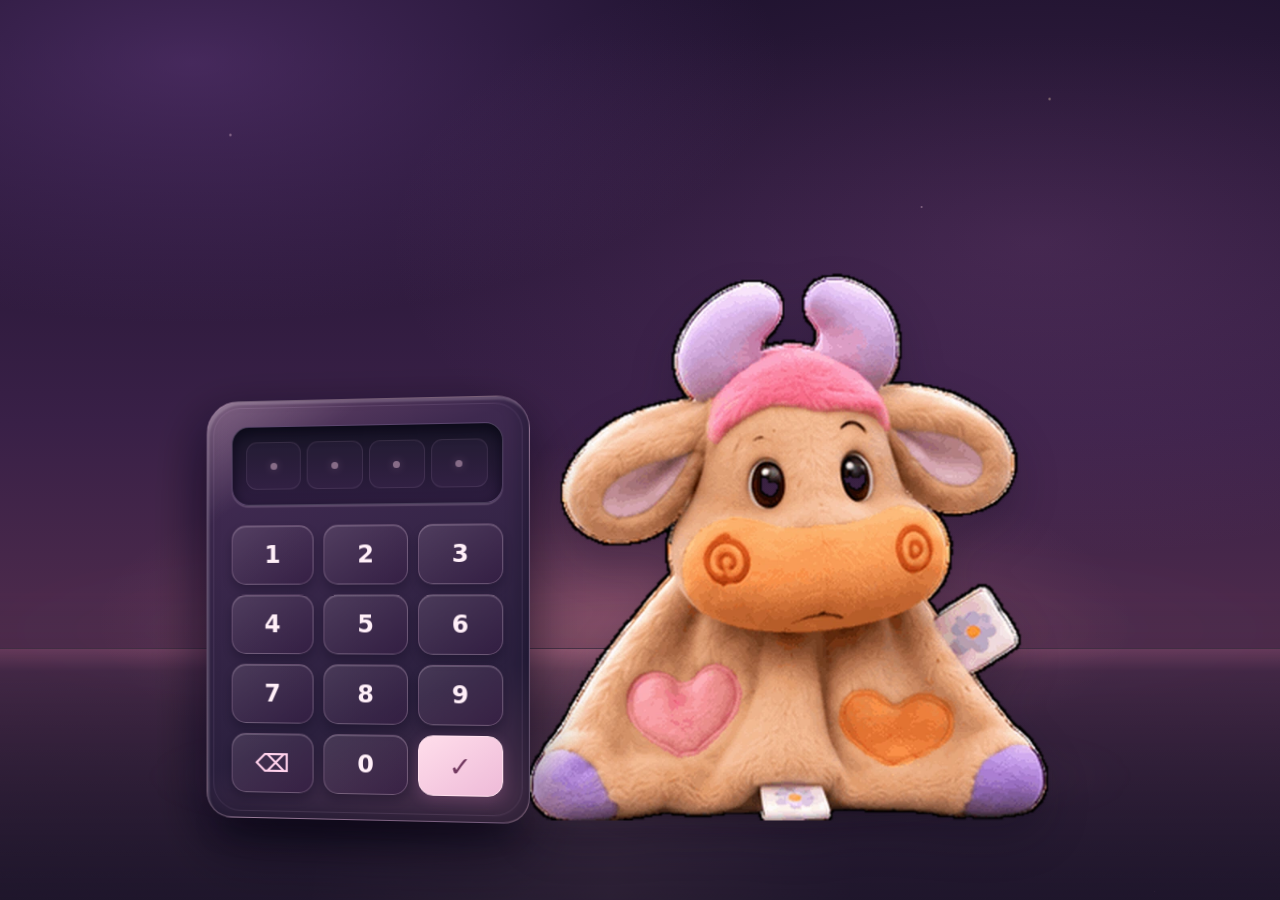
==== commit e044abf9: "feat: accueil minimal digicode et doudou animé en double résolution" ====
--- a/index.html
+++ b/index.html
@@ -1,182 +1,127 @@
-<!DOCTYPE html>
+<!doctype html>
 <html lang="fr">
 <head>
 <meta charset="utf-8">
 <meta name="viewport" content="width=device-width,initial-scale=1,viewport-fit=cover">
-<meta name="theme-color" content="#1d1233">
-<meta name="description" content="Quatre chiffres, un petit secret et une grande histoire.">
-<title>Le petit secret · Notre histoire ♡</title>
-<link rel="preconnect" href="https://fonts.googleapis.com">
-<link rel="preconnect" href="https://fonts.gstatic.com" crossorigin>
-<link href="https://fonts.googleapis.com/css2?family=DM+Sans:wght@400;500;600;700;800&family=Fraunces:ital,opsz,wght,SOFT,WONK@0,9..144,500,20,1;0,9..144,650,20,1;1,9..144,550,30,1&display=swap" rel="stylesheet">
+<meta name="theme-color" content="#251638">
+<meta name="description" content="Un petit secret à quatre chiffres.">
+<title>♡</title>
 <style>
-:root{--cream:#fff5ee;--rose:#fca6c6;--dark:#1d1233;--lilac:#bdaaff;--mango:#ffb37c;--border:rgba(255,255,255,.23);--shadow:0 25px 100px rgba(14,5,34,.48)}
+:root{color-scheme:dark;--ivory:#fff2e8;--pink:#f5a9d7;--lilac:#cba4ff;--ink:#271732}
 *{box-sizing:border-box}
-html{scroll-behavior:smooth}
-body{margin:0;background:#1b1030;color:var(--cream);font-family:'DM Sans',system-ui,sans-serif;-webkit-font-smoothing:antialiased}
-button{font:inherit;cursor:pointer;-webkit-tap-highlight-color:transparent}
-button:focus-visible{outline:3px solid #ffe0a0;outline-offset:4px}
-button:disabled{cursor:default}
+html,body{margin:0;min-height:100%;width:100%;overflow:hidden}
+body{font-family:ui-rounded,'Arial Rounded MT Bold',system-ui,-apple-system,sans-serif;background:#21142e;touch-action:pan-y;-webkit-tap-highlight-color:transparent;user-select:none;-webkit-user-select:none}
+button{font:inherit;-webkit-tap-highlight-color:transparent;touch-action:manipulation}
+button:focus-visible{outline:3px solid #f8c7eb;outline-offset:3px}
 [hidden]{display:none!important}
-#intro{position:relative;isolation:isolate;min-height:100svh;overflow:hidden;padding:24px clamp(20px,6vw,100px) 20px;display:flex;flex-direction:column;background:radial-gradient(ellipse 58% 55% at 88% 88%,#b65379 0%,transparent 75%),radial-gradient(ellipse 54% 46% at 10% 4%,#6a447c 0%,transparent 85%),radial-gradient(ellipse 38% 32% at 71% 30%,#554177 0%,transparent 85%),linear-gradient(145deg,#170e2c 0%,#2a1c4b 44%,#77466d 100%)}
-#intro::before{content:"";inset:0;position:absolute;z-index:-2;pointer-events:none;background-image:radial-gradient(2px 2px at 10% 16%,#ffeace 85%,transparent),radial-gradient(2px 2px at 73% 9%,#ffcef6 80%,transparent),radial-gradient(3px 3px at 88% 62%,#ffeace 60%,transparent),radial-gradient(2px 2px at 41% 91%,#ffd5b8 60%,transparent),radial-gradient(3px 3px at 55% 31%,#e9b5ec 80%,transparent),radial-gradient(2px 2px at 23% 75%,#f5d6f4 80%,transparent);opacity:.65;animation:twinkle 6s ease-in-out infinite alternate}
-#intro::after{content:"";position:absolute;z-index:-1;pointer-events:none;width:min(75vw,900px);height:min(75vw,900px);right:-26%;bottom:-66%;border-radius:50%;background:radial-gradient(circle,#ffd2a266,transparent 66%);filter:blur(50px);animation:breath 6s ease-in-out infinite alternate}
-.ambient-line{position:absolute;width:48vw;height:46vw;border:1px solid rgba(241,199,231,.11);border-radius:50%;pointer-events:none;transform:rotate(-20deg);left:-32vw;bottom:-32vw;z-index:-1}
-.ambient-line.two{width:70vw;height:65vw;left:auto;right:-39vw;top:-43vw;bottom:auto}
-.spark{position:absolute;pointer-events:none;font-size:clamp(14px,2vw,26px);color:#ffd9ca;opacity:.7;animation:twinkle 3s ease-in-out infinite alternate}
-.spark.a{left:7%;top:42%}.spark.b{right:9%;top:16%;animation-delay:1.4s}.spark.c{left:54%;bottom:10%;animation-delay:.9s}
-.head{display:flex;justify-content:space-between;align-items:center;gap:12px;max-width:1350px;width:100%;margin:0 auto;min-height:46px;position:relative;z-index:3}
-.brand{font-size:12px;font-weight:800;letter-spacing:.22em;display:flex;align-items:center;gap:13px}
-.brand .heart-dot{height:29px;width:29px;border:1px solid rgba(255,255,255,.25);border-radius:50%;display:grid;place-items:center;background:rgba(255,255,255,.08);font-size:13px;color:#ffc5dc}
-.step{font-size:10px;font-weight:800;letter-spacing:.19em;color:#ffebfaad}
-.stage{max-width:1310px;width:100%;margin:auto;display:grid;grid-template-columns:minmax(0,1fr) minmax(320px,440px);align-items:center;gap:clamp(35px,8vw,130px);padding:40px 0 32px;position:relative;z-index:2}
-.story{padding:20px 0 60px;position:relative}
-.eyebrow{display:inline-flex;gap:12px;align-items:center;font-size:11px;font-weight:800;letter-spacing:.18em;color:#ffbddd;text-transform:uppercase}
-.eyebrow:before{content:"";height:7px;width:7px;box-shadow:0 0 0 5px #efb5d92a;background:#ffbad8;border-radius:50%}
-h1{font-family:'Fraunces',Georgia,serif;font-size:clamp(66px,7.5vw,116px);font-weight:500;letter-spacing:-.065em;line-height:.98;margin:32px 0 26px;max-width:780px}
-h1 em{font-weight:550;background:linear-gradient(98deg,#ffb48d 8%,#ffc6b9 43%,#d7b0fc 75%,#ffbacd);color:transparent;background-clip:text;-webkit-background-clip:text;font-style:italic;display:inline-block;text-shadow:none}
-.story-p{font-size:clamp(16px,1.55vw,19px);color:#fbe8f2cc;line-height:1.8;max-width:465px;margin:0}
-.story-p strong{color:#fff8fc;font-weight:700}
-.love-rule{display:flex;align-items:center;gap:14px;margin:52px 0 0;color:#ffcbd5;font-size:13px;letter-spacing:.04em}
-.love-rule .line{height:1px;width:43px;background:linear-gradient(90deg,#ffb9cb87,transparent)}
-.diary{margin-top:25px;font-family:'Fraunces',serif;font-style:italic;color:#eacdddaf;font-size:18px}
-.lock-card{position:relative;isolation:isolate;border:1px solid rgba(255,236,249,.28);border-radius:33px;background:linear-gradient(158deg,rgba(255,255,255,.17),rgba(255,255,255,.07) 42%,rgba(255,255,255,.12));backdrop-filter:blur(25px);-webkit-backdrop-filter:blur(25px);padding:29px 27px 26px;box-shadow:var(--shadow),inset 0 1px 0 #ffffff27;overflow:visible;transition:border-color .3s,box-shadow .3s;transform:translateZ(0)}
-.lock-card::before{content:"";position:absolute;inset:5px;z-index:-1;border:1px solid rgba(255,255,255,.045);border-radius:27px;pointer-events:none}
-.card-top{display:flex;justify-content:space-between;gap:10px;align-items:center;color:#ffe9f6ad;font-size:10px;text-transform:uppercase;letter-spacing:.13em;font-weight:800}
-.pill{border:1px solid rgba(255,255,255,.2);border-radius:30px;padding:8px 10px;display:flex;align-items:center;gap:7px;background:#ffffff13;white-space:nowrap}
-.pill:before{content:"";width:6px;height:6px;border-radius:50%;background:#ffb9c0;box-shadow:0 0 9px #ffa3b6}
-.doudou-zone{height:192px;display:flex;align-items:center;justify-content:center;position:relative;margin:10px 0 -1px}
-.doudou-halo{position:absolute;width:190px;height:135px;left:50%;top:51%;transform:translate(-50%,-50%);border-radius:50%;background:radial-gradient(ellipse,#ffc3b07a 0%,#dbaeff2c 50%,transparent 75%);filter:blur(17px);animation:breath 3s ease-in-out infinite alternate}
-.doudou{position:relative;height:218px;width:218px;object-fit:contain;filter:drop-shadow(0 16px 17px #2c103e44);animation:floaty 4.2s ease-in-out infinite;transition:filter .3s}
-.mood-bubble{position:absolute;z-index:2;right:-5px;top:15px;width:max-content;max-width:165px;background:#fff8ee;color:#512c4e;border-radius:17px 17px 17px 4px;padding:11px 13px;font-size:12px;font-weight:800;line-height:1.28;text-align:center;box-shadow:0 13px 27px #1d0a3c45;transform:rotate(5deg);transition:background .3s,color .3s,transform .3s}
-.mood-bubble:after{content:"";position:absolute;border:8px solid transparent;border-top-color:#fff8ee;bottom:-12px;left:11px}
-.mood-emoji{position:absolute;left:2px;top:19px;font-size:29px;z-index:2;filter:drop-shadow(0 4px 3px #26103288);animation:twinkle 2s ease-in-out infinite alternate}
-.lock-card.is-sassy .doudou{animation:grump .35s ease-in-out 2;filter:drop-shadow(0 14px 24px #ff4d9180)}
-.lock-card.is-sassy .mood-bubble{background:#ffd2db;color:#85274f;transform:rotate(-7deg)}
-.lock-card.is-sassy .mood-bubble:after{border-top-color:#ffd2db}
-.lock-card.is-sassy{border-color:#ff9aae99;box-shadow:var(--shadow),0 0 50px #ed529d26}
-.lock-card.is-happy .doudou{animation:celebrate .57s ease-in-out 2}
-.lock-card.is-happy .mood-bubble{background:#fff1b9;color:#81523d}
-.lock-card.is-happy .mood-bubble:after{border-top-color:#fff1b9}
-.form-title{text-align:center;font-family:'Fraunces',Georgia,serif;font-weight:550;font-size:26px;letter-spacing:-.025em;margin:0 0 3px;color:#fff7f2}
-.form-note{font-size:12px;color:#ffe9f6ac;line-height:1.4;text-align:center;margin:0 0 19px}
-.digits{display:flex;gap:10px;justify-content:center;align-items:center;max-width:300px;margin:0 auto 17px}
-.digit{height:57px;flex:1;min-width:0;border:1px solid #ffe9f65e;background:rgba(33,17,53,.24);border-radius:14px;display:grid;place-items:center;font-size:27px;font-weight:800;box-shadow:inset 0 1px 3px #1809283b;position:relative;color:#fff1de;transition:background .2s,border-color .2s,transform .2s}
-.digit.filled{border-color:#ffd8bcad;background:#ffe5d829;transform:translateY(-2px)}
-.digit.active:after{content:"";height:2px;width:17px;position:absolute;bottom:13px;background:#ffdecb;animation:twinkle .55s infinite alternate}
-.digit.bad{border-color:#ff8cba;background:#dc498f36}
-.pad{display:grid;grid-template-columns:repeat(3,minmax(0,1fr));gap:8px;max-width:300px;margin:auto}
-.key{border:1px solid #ffffff2b;background:rgba(255,255,255,.105);border-radius:13px;color:#fff6f6;height:48px;display:flex;align-items:center;justify-content:center;font-size:19px;font-weight:700;transition:background .17s,transform .17s,box-shadow .17s;touch-action:manipulation}
-.key:hover{background:rgba(255,255,255,.25);transform:translateY(-1px)}
-.key:active{transform:scale(.93);background:#ffcfde5c}
-.key.aux{color:#ffd6ea;font-size:21px;background:#ffffff0b}
-.action{display:block;border:0;border-radius:14px;max-width:300px;width:100%;height:53px;margin:12px auto 0;background:linear-gradient(105deg,#ffcfb3,#ffd4e3 56%,#eed8ff);color:#44263d;font-size:13px;font-weight:900;letter-spacing:.05em;box-shadow:0 12px 25px rgba(255,177,192,.2);transition:opacity .2s,transform .2s,box-shadow .2s}
-.action:disabled{opacity:.5;box-shadow:none}
-.action:not(:disabled):hover{transform:translateY(-2px);box-shadow:0 15px 35px #ffa8ce50}
-.card-footer{display:flex;align-items:center;justify-content:center;gap:10px;margin-top:18px}
-.hint-button{background:none;border:0;padding:8px 11px;color:#ffe1ec;font-weight:700;text-decoration:underline;text-underline-offset:4px;font-size:11px}
-.hint-text{margin:3px auto 0;max-width:300px;color:#f8d9ea;text-align:center;line-height:1.65;font-size:12px;min-height:0}
-.error-live{margin:8px auto 0;max-width:300px;text-align:center;font-size:12px;min-height:18px;color:#ffe3ea}
-.foot{position:relative;z-index:1;width:100%;max-width:1350px;margin:0 auto;display:flex;justify-content:space-between;align-items:center;gap:15px;border-top:1px solid #ffffff24;padding-top:18px;color:#ffe0ee92;font-size:10px;letter-spacing:.13em;font-weight:700;text-transform:uppercase}
-.foot .scribble{font-family:'Fraunces',serif;letter-spacing:0;font-style:italic;font-size:14px;text-transform:none;color:#fff2eccb}
-.transition{position:fixed;inset:0;z-index:30;background:radial-gradient(circle at center,#ffd6d9,#e3b9f2 62%,#46345a);display:grid;place-items:center;opacity:0;visibility:hidden;pointer-events:none;transition:opacity .48s,visibility .48s}
-.transition.show{opacity:1;visibility:visible}
-.transition .opened{text-align:center;color:#572850;transform:scale(.72);opacity:0;transition:opacity .65s,transform .65s}
-.transition.show .opened{transform:scale(1);opacity:1}
-.transition .opened span{font-size:56px}
-.transition .opened h2{font-family:'Fraunces',serif;font-size:clamp(40px,7vw,75px);margin:8px 0 5px;letter-spacing:-.04em}
-.transition .opened p{font-size:16px}
-#next{min-height:100svh;padding:clamp(60px,9vw,100px) 24px;display:flex;flex-direction:column;align-items:center;justify-content:center;text-align:center;background:radial-gradient(ellipse at 65% 60%,#c25f8699,transparent 60%),linear-gradient(130deg,#25143e,#6d3b76 60%,#cf7a84);color:#fff5f5}
-.chapter-tag{font-size:12px;letter-spacing:.2em;font-weight:800;color:#ffdae5}
-.next-title{font-family:'Fraunces',Georgia,serif;font-weight:500;letter-spacing:-.06em;font-size:clamp(42px,7vw,84px);line-height:1;margin:25px 0 20px}
-.next-copy{line-height:1.7;max-width:650px;font-size:18px;color:#ffe9f5da;margin:0 auto 32px}.next-copy strong{display:block;color:white}
-.memory-card{border:1px solid #ffe5ee52;border-radius:24px;overflow:hidden;background:#fff2e10f;width:min(100%,650px);box-shadow:0 20px 45px #180a303d}
-.memory-card img{display:block;width:100%;height:auto;max-height:360px;object-fit:cover}
-.caption{padding:16px;font-size:11px;font-weight:800;letter-spacing:.17em;color:#fff0f2ac}
-.restart{margin-top:23px;border-radius:18px;padding:14px 22px;color:#542a50;background:#fff4eb;border:0;font-weight:800}
-.confetti{position:fixed;pointer-events:none;z-index:40;width:9px;height:15px;border-radius:2px;top:-22px;animation:fall 1.7s cubic-bezier(.21,.4,.6,1) forwards}
-@keyframes twinkle{from{opacity:.35}to{opacity:.95}}
-@keyframes breath{from{opacity:.65;transform:scale(.92)}to{opacity:1;transform:scale(1.08)}}
-@keyframes floaty{0%,100%{transform:translateY(1px) rotate(-3deg)}50%{transform:translateY(-8px) rotate(3deg)}}
-@keyframes grump{0%,100%{transform:translateX(0) rotate(0)}25%{transform:translateX(-8px) rotate(-6deg)}75%{transform:translateX(8px) rotate(6deg)}}
-@keyframes celebrate{0%,100%{transform:translateY(0) rotate(0)}40%{transform:translateY(-13px) rotate(-9deg)}65%{transform:translateY(-7px) rotate(8deg)}}
-@keyframes fall{0%{transform:translate3d(0,-10px,0) rotate(0);opacity:1}100%{transform:translate3d(var(--drift),110svh,0) rotate(650deg);opacity:0}}
-@media(max-width:850px){#intro{padding:14px 18px 18px}.stage{grid-template-columns:1fr;gap:21px;padding:25px 0 20px;max-width:440px;margin:auto}.story{padding:5px 0 0;text-align:center}.story .eyebrow{font-size:10px}h1{font-size:clamp(52px,12vw,74px);margin:14px auto 13px}.story-p{font-size:14px;line-height:1.5;margin:auto;max-width:350px}.love-rule,.diary{display:none}.lock-card{padding:19px 18px 17px;border-radius:27px}.doudou-zone{height:144px;margin:0}.doudou{width:169px;height:169px}.doudou-halo{width:155px;height:110px}.mood-bubble{right:2px;top:10px;font-size:11px;max-width:145px}.mood-emoji{top:8px;left:7px;font-size:24px}.form-title{font-size:23px}.form-note{margin-bottom:13px}.digits{margin-bottom:12px}.digit{height:50px}.key{height:44px}.pad{gap:7px}.action{height:48px;margin-top:9px}.card-footer{margin-top:7px}.foot{padding-top:13px;justify-content:center}.foot .scribble{display:none}}
-@media(max-width:375px){.step{font-size:9px}.brand{font-size:10px;letter-spacing:.13em}.stage{padding:11px 0}.lock-card{padding:13px}.doudou-zone{height:130px}.doudou{width:145px;height:145px}.mood-bubble{max-width:120px;font-size:10px;padding:9px}.digit{height:47px}.key{height:42px}h1{font-size:49px;margin:13px 0 9px}}
-@media(min-width:851px) and (max-height:770px){.stage{padding:10px 0}.lock-card{padding:18px}.doudou-zone{height:125px}.doudou{width:155px;height:155px}.digit{height:48px}.key{height:41px}h1{font-size:clamp(60px,6vw,95px)}}
-@media(prefers-reduced-motion:reduce){*,*::before,*::after{animation-duration:.01ms!important;transition-duration:.01ms!important;scroll-behavior:auto!important}}
+.sr-only{position:absolute;width:1px;height:1px;padding:0;margin:-1px;overflow:hidden;clip:rect(0 0 0 0);white-space:nowrap;border:0}
+.scene{position:relative;isolation:isolate;width:100%;height:100dvh;min-height:560px;overflow:hidden;display:flex;align-items:flex-end;justify-content:center;background:
+radial-gradient(ellipse 52% 25% at 48% 69%,rgba(246,148,161,.24),transparent 78%),
+radial-gradient(ellipse 65% 45% at 81% 27%,rgba(174,100,171,.19),transparent 78%),
+radial-gradient(ellipse 54% 34% at 15% 7%,rgba(101,59,128,.55),transparent 85%),
+linear-gradient(180deg,#1e122e 4%,#392047 47%,#4a294b 66%,#291d32 100%)}
+.scene::before{content:"";position:absolute;inset:0;z-index:-2;pointer-events:none;opacity:.47;background-image:radial-gradient(2px 2px at 18% 15%,#f4ccdb,transparent),radial-gradient(1.5px 1.5px at 72% 23%,#ffd9e9,transparent),radial-gradient(2px 2px at 82% 11%,#ffe0bd,transparent)}
+.horizon{position:absolute;bottom:22%;width:110%;height:16%;z-index:-1;opacity:.8;pointer-events:none;background:radial-gradient(ellipse at center,rgba(255,166,158,.24),rgba(255,167,181,.04) 44%,transparent 74%);filter:blur(35px)}
+.floor{position:absolute;inset:auto -25% 0;bottom:0;height:28%;pointer-events:none;background:linear-gradient(180deg,rgba(220,123,158,.21) 0%,rgba(66,43,69,.18) 9%,rgba(27,19,41,.81) 100%);border-top:1px solid rgba(255,189,182,.13);box-shadow:0 -20px 55px rgba(245,144,157,.045);transform:perspective(900px) rotateX(14deg);transform-origin:top}
+.floor::after{content:"";position:absolute;inset:0;background:linear-gradient(94deg,transparent 34%,rgba(243,187,192,.055) 49%,transparent 61%)}
+.floor-glow{position:absolute;bottom:7.3%;width:min(96vw,1040px);height:min(15vw,115px);border-radius:50%;background:radial-gradient(ellipse,rgba(246,157,173,.18),rgba(237,164,194,.08) 36%,transparent 68%);filter:blur(15px);pointer-events:none}
+.objects{position:relative;z-index:2;display:flex;align-items:flex-end;justify-content:center;gap:clamp(0px,1.5vw,24px);width:min(1120px,100%);padding:0 clamp(12px,4vw,64px) clamp(14vh,15vh,18vh);transform:translateY(8%)}
+.digicode-wrap{position:relative;flex:0 0 auto;perspective:1000px;z-index:3}
+.digicode-wrap::after{content:"";position:absolute;left:5%;right:5%;bottom:-16px;height:26px;border-radius:50%;background:rgba(8,6,17,.58);filter:blur(12px);z-index:-1}
+.digicode{width:clamp(257px,28vw,325px);padding:clamp(17px,2.2vw,25px);border-radius:33px 33px 26px 26px;border:1px solid rgba(255,220,239,.27);background:linear-gradient(142deg,rgba(255,242,255,.19),transparent 19%),linear-gradient(160deg,#654469 0%,#3e294f 22%,#2b203e 70%,#4c334c 100%);box-shadow:inset 2px 3px 2px rgba(255,240,252,.2),inset -5px -8px 17px rgba(9,9,28,.42),0 30px 55px rgba(6,4,17,.51),-11px 11px 46px rgba(14,8,36,.28);transform:rotateY(-6deg)}
+.digicode::after{content:"";position:absolute;inset:6px;border:1px solid rgba(242,205,255,.1);border-radius:28px;pointer-events:none}
+.display{height:80px;background:linear-gradient(180deg,#171426,#2e1d40);box-shadow:inset 0 5px 13px rgba(5,3,16,.67),0 2px 1px rgba(255,230,250,.17);border:1px solid rgba(235,201,255,.24);border-radius:18px;display:grid;grid-template-columns:repeat(4,1fr);align-items:center;gap:6px;padding:11px 14px;margin-bottom:20px}
+.slot{height:48px;border-radius:11px;background:rgba(233,166,235,.043);border:1px solid rgba(255,220,248,.09);display:grid;place-items:center;color:#ffd6e9;font-size:clamp(22px,2.3vw,32px);font-weight:750;font-variant-numeric:tabular-nums;text-shadow:0 0 16px #ffc3f177;line-height:1}
+.slot:not(.filled)::after{content:"";width:7px;height:7px;background:#e6bed7;border-radius:50%;opacity:.49;box-shadow:0 0 9px rgba(245,194,224,.45)}
+.keys{display:grid;grid-template-columns:repeat(3,1fr);gap:10px}
+.key{border:1px solid rgba(250,216,243,.24);color:#ffeff8;height:60px;background:linear-gradient(145deg,rgba(255,231,247,.12),rgba(54,29,68,.65));border-radius:15px;box-shadow:inset 0 1px 0 rgba(255,244,253,.19),0 6px 10px rgba(10,7,25,.28);font-size:24px;font-weight:630;display:grid;place-items:center;transition:transform .12s,background .15s,box-shadow .15s}
+.key:active,.key.pressed{transform:translateY(3px) scale(.96);background:linear-gradient(145deg,rgba(249,182,224,.34),rgba(99,50,106,.8));box-shadow:inset 0 3px 9px rgba(7,5,17,.33)}
+.key.utility{font-size:25px;color:#ffd2ec}.key.confirm{background:linear-gradient(145deg,#ffdeeb,#eebad8);color:#71385f;font-size:27px;text-shadow:none;border-color:#ffe1ee;box-shadow:0 4px 14px rgba(241,139,201,.19)}
+.digicode.error{animation:shake .38s both}
+.digicode.error .slot{border-color:rgba(255,120,143,.48);background:rgba(225,81,125,.14)}
+.digicode.correct{box-shadow:inset 2px 3px 2px rgba(255,240,252,.2),0 24px 75px rgba(255,151,223,.48),0 0 80px rgba(255,234,203,.17)}
+.digicode.correct .slot{background:rgba(255,217,235,.16);border-color:#ffe3ec77}
+.actor-wrap{position:relative;flex:0 0 auto;display:flex;align-items:flex-end;justify-content:center;width:clamp(340px,45vw,590px);aspect-ratio:716/694;overflow:visible;z-index:2;margin-left:clamp(-46px,-3.8vw,-20px)}
+.actor-wrap::before{content:"";position:absolute;bottom:2%;width:62%;height:8%;border-radius:50%;background:rgba(13,8,19,.62);filter:blur(17px);z-index:-1}
+.actor{width:100%;height:100%;object-fit:contain;display:block;filter:drop-shadow(0 22px 20px rgba(11,7,21,.22));pointer-events:none}
+.actor-video{position:absolute;inset:0;opacity:0}
+.actor-video.visible{opacity:1}.actor-still.hidden{opacity:0}
+.actor-wrap.joy{animation:jump .72s cubic-bezier(.32,.03,.49,1) 2}
+.heart{position:absolute;pointer-events:none;z-index:6;color:#ffd1ed;font-size:clamp(24px,4vw,40px);text-shadow:0 0 18px #ff7bb7;opacity:0;transform:translateY(25px) scale(.5)}
+.heart.a{top:18%;left:30%}.heart.b{top:4%;right:22%}.heart.c{top:36%;right:4%}
+.scene.happy .heart{animation:heartFloat 2s ease-out both}.scene.happy .heart.b{animation-delay:.25s}.scene.happy .heart.c{animation-delay:.45s}
+.scene.happy{transition:background 1s;background:radial-gradient(ellipse 50% 35% at 60% 58%,rgba(255,177,222,.37),transparent 77%),linear-gradient(180deg,#291836,#694363 66%,#301d39)}
+.scene.happy .floor{border-top-color:#f5cbde88}
+@keyframes shake{0%,100%{transform:translateX(0) rotateY(-6deg)}25%{transform:translateX(-10px) rotateY(-6deg)}50%{transform:translateX(8px) rotateY(-6deg)}75%{transform:translateX(-5px) rotateY(-6deg)}}
+@keyframes jump{0%,100%{transform:translateY(0)}30%{transform:translateY(-35px) rotate(-5deg)}60%{transform:translateY(0) rotate(3deg)}}
+@keyframes heartFloat{0%{opacity:0;transform:translateY(25px) scale(.5)}20%{opacity:1}100%{opacity:0;transform:translateY(-110px) scale(1.25)}}
+@media(max-width:720px){
+ .scene{min-height:520px}
+ .objects{gap:0;padding:0 0 clamp(15vh,17vh,19vh);transform:translateY(7%);width:100%}
+ .digicode{width:clamp(178px,49vw,242px);padding:12px;border-radius:23px 23px 19px 19px;transform:rotateY(-3deg)}
+ .digicode::after{inset:4px;border-radius:19px}
+ .display{height:53px;border-radius:11px;gap:4px;padding:7px;margin-bottom:13px}
+ .slot{height:34px;font-size:21px;border-radius:8px}.slot:not(.filled)::after{width:6px;height:6px}
+ .keys{gap:6px}.key{height:clamp(41px,12.8vw,52px);font-size:20px;border-radius:10px}.key.utility{font-size:21px}.key.confirm{font-size:22px}
+ .actor-wrap{width:clamp(195px,57vw,290px);margin-left:-36px;margin-right:-13px;margin-bottom:-3px}
+ .horizon{bottom:21%;height:26%}.floor{height:29%}
+ .scene.happy .actor-wrap{transform-origin:bottom center}
+}
+@media(max-width:375px){.digicode{width:181px}.actor-wrap{width:192px;margin-left:-29px}.key{height:44px}.objects{padding-bottom:18vh}}
+@media(max-height:690px) and (min-width:721px){.objects{padding-bottom:9vh;transform:translateY(4%) scale(.86);transform-origin:bottom}}
+@media(prefers-reduced-motion:reduce){.key,.scene{transition:none}.digicode.error{animation:none}.actor-wrap.joy{animation:none}.scene.happy .heart{animation:none}}
 </style>
 </head>
 <body>
-<main>
-<section id="intro" aria-label="Le digicode de notre histoire">
-<div class="ambient-line"></div><div class="ambient-line two"></div>
-<span class="spark a" aria-hidden="true">✳</span><span class="spark b" aria-hidden="true">✦</span><span class="spark c" aria-hidden="true">✧</span>
-<header class="head"><div class="brand"><span class="heart-dot" aria-hidden="true">♡</span> NOTRE HISTOIRE</div><span class="step">CHAPITRE 00 / LE SECRET</span></header>
-<div class="stage">
-<div class="story"><div class="eyebrow">Une porte, un souvenir, nous deux</div><h1>Il était<br>une <em>fois...</em><br>un code.</h1><p class="story-p">Il y a une date que je n’oublierai jamais. <strong>Quatre chiffres.</strong> Un jour qui a tout changé. À toi de retrouver la clé de notre histoire.</p><div class="love-rule"><span>♡</span><span class="line"></span><span>Le plus beau des hasards.</span></div><p class="diary">« Elle connaît forcément la combinaison… enfin j’espère. »</p></div>
-<div class="lock-card" id="lock-card">
-<div class="card-top"><span>LE COFFRE À SOUVENIRS</span><span class="pill" id="lock-status">VERROUILLÉ</span></div>
-<div class="doudou-zone"><div class="doudou-halo"></div><span class="mood-emoji" aria-hidden="true" id="mood-emoji">♡</span><img class="doudou" src="[data-uri]" alt="Notre peluche vache kawaii, la gardienne du code secret" id="doudou"><div class="mood-bubble" id="mood-bubble" aria-live="polite">Coucou ! Tu connais le code ? ♡</div></div>
-<h2 class="form-title">Tu te souviens ?</h2><p class="form-note">Entre notre date secrète, en quatre chiffres.</p>
-<div class="digits" role="group" aria-label="Code secret à quatre chiffres" id="digits"><span class="digit active" aria-label="Chiffre 1"></span><span class="digit" aria-label="Chiffre 2"></span><span class="digit" aria-label="Chiffre 3"></span><span class="digit" aria-label="Chiffre 4"></span></div>
-<div class="pad" aria-label="Clavier du digicode">
-<button type="button" class="key" data-number="1" aria-label="1">1</button><button type="button" class="key" data-number="2" aria-label="2">2</button><button type="button" class="key" data-number="3" aria-label="3">3</button>
-<button type="button" class="key" data-number="4" aria-label="4">4</button><button type="button" class="key" data-number="5" aria-label="5">5</button><button type="button" class="key" data-number="6" aria-label="6">6</button>
-<button type="button" class="key" data-number="7" aria-label="7">7</button><button type="button" class="key" data-number="8" aria-label="8">8</button><button type="button" class="key" data-number="9" aria-label="9">9</button>
-<button type="button" class="key aux" id="clear-key" aria-label="Effacer tout">×</button><button type="button" class="key" data-number="0" aria-label="0">0</button><button type="button" class="key aux" id="delete-key" aria-label="Supprimer le dernier chiffre">⌫</button></div>
-<button type="button" class="action" id="validate" disabled>OUVRIR NOTRE HISTOIRE ♡</button>
-<div class="error-live" id="result-message" role="status" aria-live="polite"></div>
-<div class="card-footer"><button type="button" class="hint-button" id="hint-toggle" aria-expanded="false">✧ Besoin d’un petit indice ?</button></div>
-<p class="hint-text" id="hint" hidden>Le jour et le mois où notre aventure a commencé. ♡</p>
-</div>
-</div>
-<footer class="foot"><span>FAIT AVEC ♡ ET QUELQUES SOUVENIRS</span><span class="scribble">Le code du cœur ne change pas.</span><span>4 CHIFFRES · 1 HISTOIRE</span></footer>
-</section>
-<section aria-label="Bienvenue dans notre histoire" class="stage stage-next" hidden="" id="next">
-<div class="chapter-tag">✳ ACCÈS AUTORISÉ · NOTRE HISTOIRE ✳</div>
-<h2 class="next-title">Tu as retrouvé notre date. ♡</h2>
-<p class="next-copy">C’est la bonne combinaison. Bienvenue dans notre petit univers, celui des souvenirs, des fous rires et des histoires que personne d’autre ne comprend. <strong>La suite arrive bientôt, juste pour toi.</strong></p>
-<div class="memory-card"><img alt="Notre version cartoon sur le TMAX noir en roue arrière, au coucher de soleil" src="[data-uri]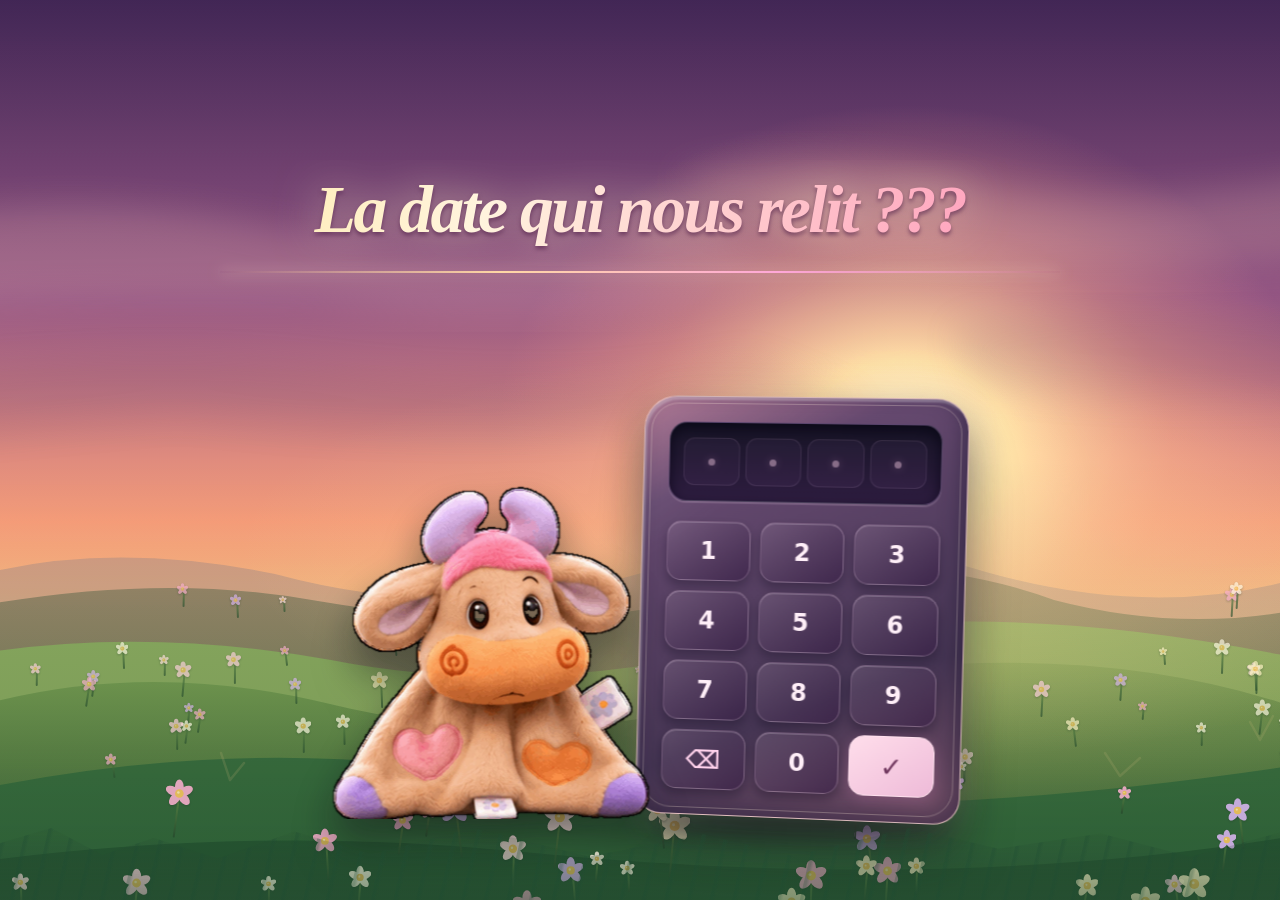
==== commit 693ea0da: "feat: ouverture aux roses, prairie au soleil couchant et doudou animé x2" ====
--- a/index.html
+++ b/index.html
@@ -43,18 +43,16 @@
 .digicode.correct .slot{background:rgba(255,217,235,.16);border-color:#ffe3ec77}
 .actor-wrap{position:relative;flex:0 0 auto;display:flex;align-items:flex-end;justify-content:center;width:clamp(340px,45vw,590px);aspect-ratio:716/694;overflow:visible;z-index:2;margin-left:clamp(-46px,-3.8vw,-20px)}
 .actor-wrap::before{content:"";position:absolute;bottom:2%;width:62%;height:8%;border-radius:50%;background:rgba(13,8,19,.62);filter:blur(17px);z-index:-1}
-.actor{width:100%;height:100%;object-fit:contain;display:block;filter:drop-shadow(0 22px 20px rgba(11,7,21,.22));pointer-events:none}
-.actor-video{position:absolute;inset:0;opacity:0}
-.actor-video.visible{opacity:1}.actor-still.hidden{opacity:0}
-.actor-wrap.joy{animation:jump .72s cubic-bezier(.32,.03,.49,1) 2}
+.actor{width:100%;height:100%;object-fit:contain;display:block;mix-blend-mode:normal;filter:drop-shadow(0 22px 20px rgba(11,7,21,.22));pointer-events:none}
+.actor-video,.actor-fallback{position:absolute;inset:0;opacity:0}
+.actor-video.visible,.actor-fallback.visible{opacity:1}.actor-still.hidden{opacity:0}
+
 .heart{position:absolute;pointer-events:none;z-index:6;color:#ffd1ed;font-size:clamp(24px,4vw,40px);text-shadow:0 0 18px #ff7bb7;opacity:0;transform:translateY(25px) scale(.5)}
 .heart.a{top:18%;left:30%}.heart.b{top:4%;right:22%}.heart.c{top:36%;right:4%}
-.scene.happy .heart{animation:heartFloat 2s ease-out both}.scene.happy .heart.b{animation-delay:.25s}.scene.happy .heart.c{animation-delay:.45s}
+
 .scene.happy{transition:background 1s;background:radial-gradient(ellipse 50% 35% at 60% 58%,rgba(255,177,222,.37),transparent 77%),linear-gradient(180deg,#291836,#694363 66%,#301d39)}
 .scene.happy .floor{border-top-color:#f5cbde88}
 @keyframes shake{0%,100%{transform:translateX(0) rotateY(-6deg)}25%{transform:translateX(-10px) rotateY(-6deg)}50%{transform:translateX(8px) rotateY(-6deg)}75%{transform:translateX(-5px) rotateY(-6deg)}}
-@keyframes jump{0%,100%{transform:translateY(0)}30%{transform:translateY(-35px) rotate(-5deg)}60%{transform:translateY(0) rotate(3deg)}}
-@keyframes heartFloat{0%{opacity:0;transform:translateY(25px) scale(.5)}20%{opacity:1}100%{opacity:0;transform:translateY(-110px) scale(1.25)}}
 @media(max-width:720px){
  .scene{min-height:520px}
  .objects{gap:0;padding:0 0 clamp(15vh,17vh,19vh);transform:translateY(7%);width:100%}
@@ -69,11 +67,51 @@
 }
 @media(max-width:375px){.digicode{width:181px}.actor-wrap{width:192px;margin-left:-29px}.key{height:44px}.objects{padding-bottom:18vh}}
 @media(max-height:690px) and (min-width:721px){.objects{padding-bottom:9vh;transform:translateY(4%) scale(.86);transform-origin:bottom}}
-@media(prefers-reduced-motion:reduce){.key,.scene{transition:none}.digicode.error{animation:none}.actor-wrap.joy{animation:none}.scene.happy .heart{animation:none}}
+@media(prefers-reduced-motion:reduce){.key,.scene{transition:none}.digicode.error{animation:none}}
 </style>
+<link rel="stylesheet" href="./romance.css">
 </head>
 <body>
 <main class="scene" id="scene" aria-label="Digicode secret">
+  <div class="world-art" aria-hidden="true">
+   <svg viewBox="0 0 1440 900" preserveAspectRatio="xMidYMid slice" xmlns="http://www.w3.org/2000/svg">
+    <defs>
+     <linearGradient id="romanticSky" x1="0" y1="0" x2="0" y2="1"><stop offset="0" stop-color="#402852"/><stop offset=".33" stop-color="#925a82"/><stop offset=".58" stop-color="#f2a181"/><stop offset=".76" stop-color="#ffdf9b"/><stop offset="1" stop-color="#b1bc82"/></linearGradient>
+     <radialGradient id="sunFlare"><stop offset="0" stop-color="#fffaf1"/><stop offset=".25" stop-color="#ffe2af"/><stop offset=".65" stop-color="#f8af8e" stop-opacity=".38"/><stop offset="1" stop-color="#f09c91" stop-opacity="0"/></radialGradient>
+     <linearGradient id="farHills" x1="0" y1="0" x2="0" y2="1"><stop stop-color="#9a886f"/><stop offset="1" stop-color="#577851"/></linearGradient>
+     <linearGradient id="nearField" x1="0" y1="0" x2="0" y2="1"><stop stop-color="#7fa15d"/><stop offset=".46" stop-color="#5d814c"/><stop offset="1" stop-color="#2c5939"/></linearGradient>
+     <radialGradient id="fieldShine"><stop stop-color="#f9db8f" stop-opacity=".7"/><stop offset="1" stop-color="#f6d48c" stop-opacity="0"/></radialGradient>
+     <filter id="cloudBlur"><feGaussianBlur stdDeviation="17"/></filter>
+     <filter id="goldBlur"><feGaussianBlur stdDeviation="26"/></filter>
+    </defs>
+    <rect width="1440" height="900" fill="url(#romanticSky)"/>
+    <ellipse cx="985" cy="445" rx="410" ry="340" fill="url(#sunFlare)"/>
+    <ellipse cx="960" cy="500" rx="175" ry="125" fill="#ffe6b0" opacity=".29" filter="url(#goldBlur)"/>
+    <circle cx="960" cy="499" r="80" fill="#ffe9bc" opacity=".9"/>
+    <circle cx="960" cy="499" r="59" fill="#fff7d9"/>
+    <g class="cloud-a" fill="#ffd2bf" opacity=".19" filter="url(#cloudBlur)">
+     <path d="M-75 232Q170 175 405 240Q580 279 742 230L890 270Q650 340 392 300Q140 296-75 311Z"/>
+     <path d="M750 177Q895 132 1080 188Q1240 218 1512 148L1554 237Q1160 293 918 244Z"/>
+    </g>
+    <g class="cloud-b" fill="#644466" opacity=".12" filter="url(#cloudBlur)">
+     <path d="M-90 385Q210 338 433 370Q675 395 830 356L950 403Q580 457 260 415L-90 450Z"/>
+     <path d="M1030 328Q1200 282 1512 336L1540 380Q1290 416 1050 385Z"/>
+    </g>
+    <path d="M0 594Q155 533 355 574Q555 628 748 565Q901 522 1066 572Q1270 630 1440 556L1440 900H0Z" fill="#9e8a8b" opacity=".42"/>
+    <path d="M0 618Q220 568 398 601Q620 639 790 596Q970 540 1134 600Q1290 641 1440 594V900H0Z" fill="url(#farHills)"/>
+    <path d="M0 665Q193 621 411 660Q619 701 852 639Q1102 592 1440 672V900H0Z" fill="#8fad69"/>
+    <path d="M0 725Q195 651 410 704Q644 761 870 681Q1205 627 1440 733V900H0Z" fill="url(#nearField)"/>
+    <ellipse cx="963" cy="674" rx="570" ry="160" fill="url(#fieldShine)" opacity=".36"/>
+    <path d="M0 802Q335 723 615 785Q950 836 1440 755V900H0Z" fill="#376b43" opacity=".8"/>
+    <path d="M0 870Q314 822 603 852Q1066 898 1440 824V900H0Z" fill="#2b5838"/>
+    <g stroke="#d5c68b" stroke-width="2.4" stroke-linecap="round" opacity=".19">
+     <path d="M70 744l-14 -17m14 17l8 -24M310 780l-9 -27m9 27l14 -17M535 756l-12 -29m12 29l15 -18M670 788l-14 -24m14 24l20 -21M860 761l-9 -28m9 28l17 -20M1200 776l-15 -23m15 23l20 -18M1340 740l-10 -18m10 18l13 -24"/>
+    </g>
+   </svg>
+  </div>
+  <div class="world-haze" aria-hidden="true"></div>
+  <div class="meadow-flowers" id="meadowFlowers" aria-hidden="true"></div>
+  <h1 class="prompt-title"><span>La date qui nous relit ???</span></h1>
   <div class="horizon" aria-hidden="true"></div><div class="floor" aria-hidden="true"></div><div class="floor-glow" aria-hidden="true"></div>
   <div class="objects">
     <div class="digicode-wrap">
@@ -88,41 +126,15 @@
       </div>
     </div>
     <div class="actor-wrap" id="actorWrap" aria-label="La peluche mascotte">
-      <img id="idle" class="actor actor-still" src="[data-uri]